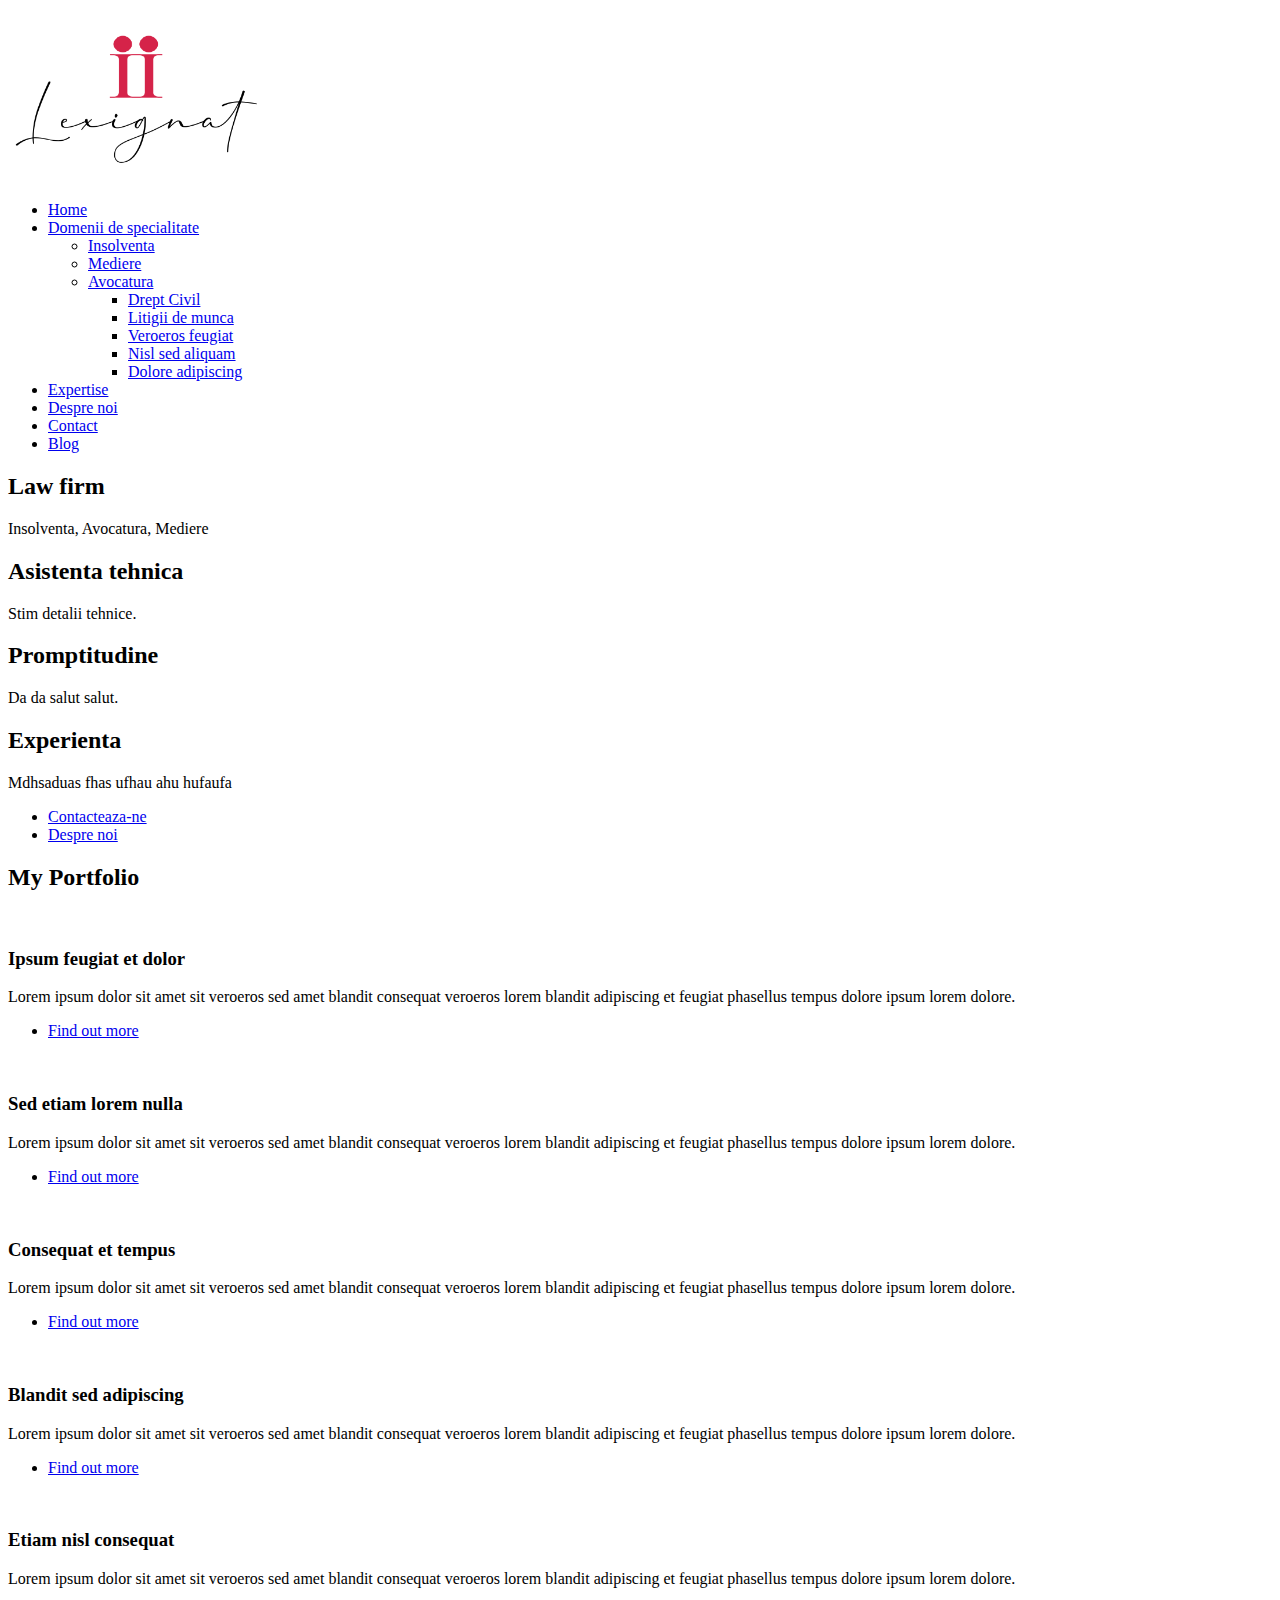
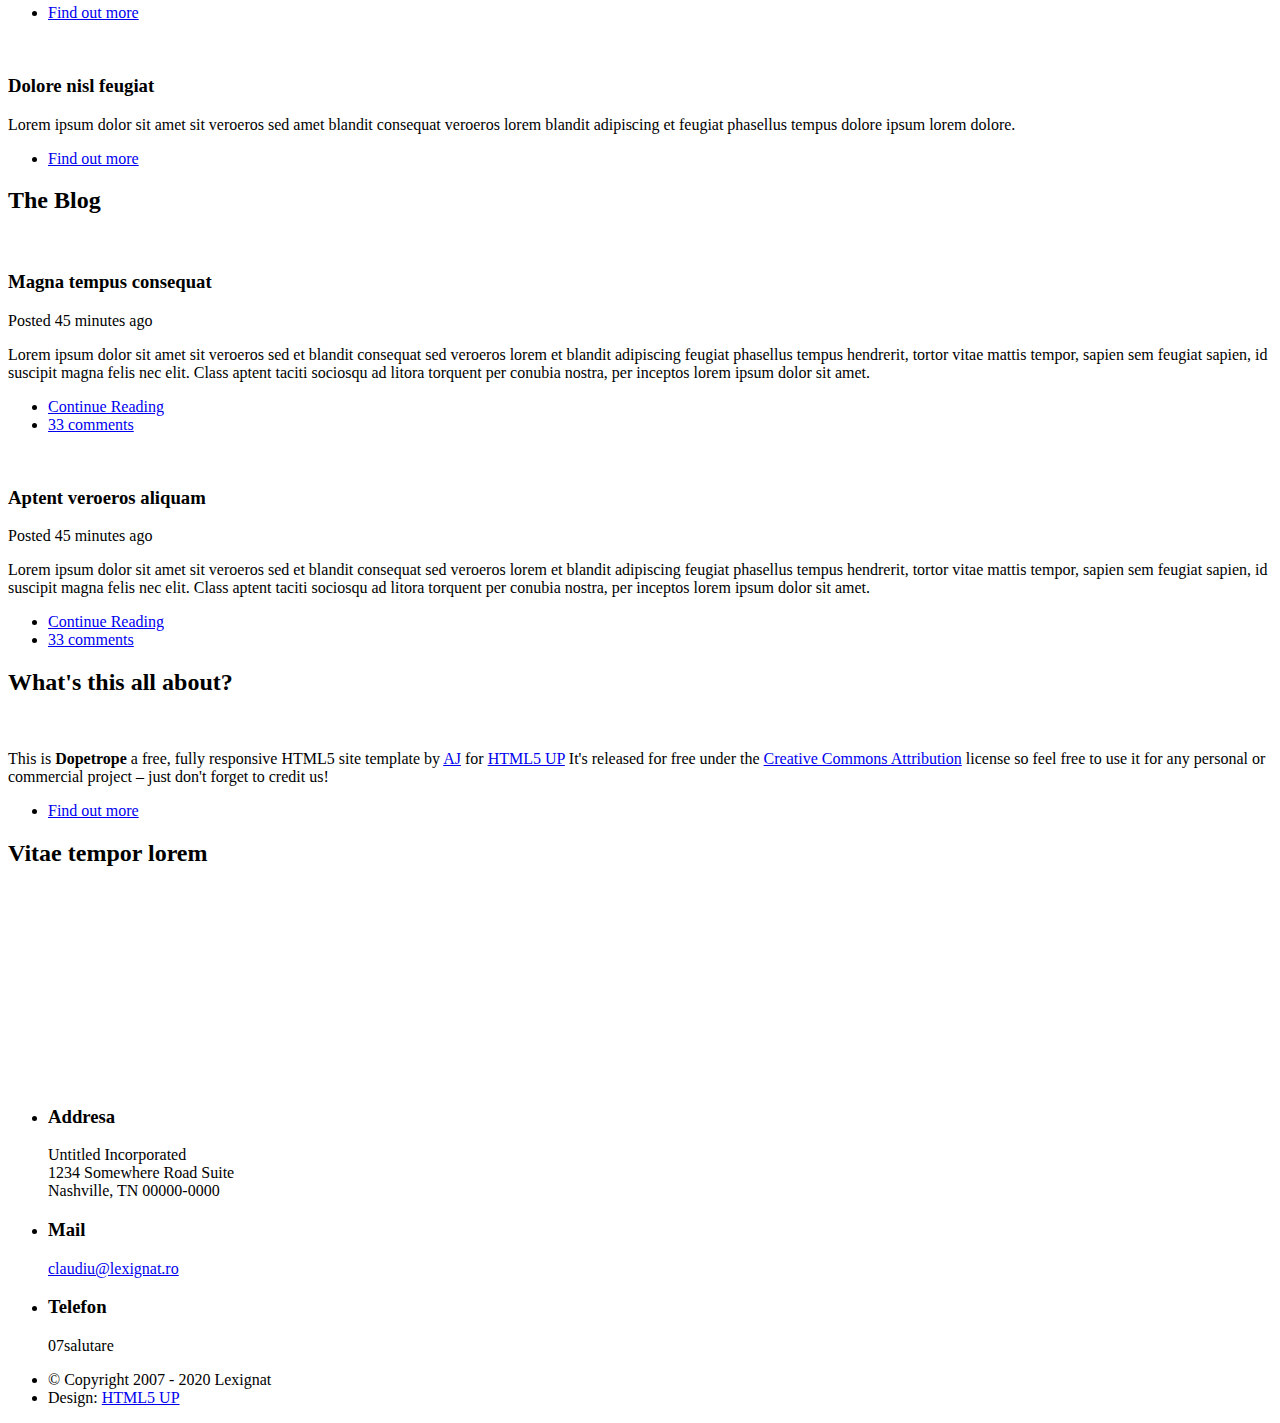
==== index.html @ 3b0f0866 "Add files via upload" ====
<!DOCTYPE HTML>
<!--
	Dopetrope by HTML5 UP
	html5up.net | @ajlkn
	Free for personal and commercial use under the CCA 3.0 license (html5up.net/license)
-->
<html>
	<head>
		<title>Lexignat - Ignat & Ignat Group</title>
		<meta charset="utf-8" />
		<meta name="viewport" content="width=device-width, initial-scale=1, user-scalable=no" />
		<link rel="stylesheet" href="assets/css/main.css" />
	</head>
	<body class="homepage is-preload">
		<div id="page-wrapper">

			<!-- Header -->
				<section id="header">

					<!-- Logo -->
					<h1><a href="index.html"><img border="0" alt="LEXIGNAT" src="sss.png" height="150"></a></h1> 

					<!-- Nav -->
						<nav id="nav">
							<ul>
								<li class="current"><a href="index.html">Home</a></li>
								<li>
									<a href="#">Domenii de specialitate</a>
									<ul>
										<li><a href="#">Insolventa</a></li>
										<li><a href="#">Mediere</a></li>
										<li>
											<a href="#">Avocatura</a>
											<ul>
												<li><a href="#">Drept Civil</a></li>
												<li><a href="#">Litigii de munca</a></li>
												<li><a href="#">Veroeros feugiat</a></li>
												<li><a href="#">Nisl sed aliquam</a></li>
												<li><a href="#">Dolore adipiscing</a></li>
											</ul>
										</li>
									</ul>
								</li>
								<li><a href="left-sidebar.html">Expertise</a></li>
								<li><a href="right-sidebar.html">Despre noi</a></li>
								<li><a href="contact.html">Contact</a></li>
								<li><a href="no-sidebar.html">Blog</a></li>
							</ul>
						</nav>

					<!-- Banner -->
						<section id="banner">
							<header>
								<h2>Law firm</h2>
								<p>Insolventa, Avocatura, Mediere</p>
							</header>
						</section>

					<!-- Intro -->
						<section id="intro" class="container">
							<div class="row">
								<div class="col-4 col-12-medium">
									<section class="first">
										<i class="icon solid featured fa-cog"></i>
										<header>
											<h2>Asistenta tehnica</h2>
										</header>
										<p>Stim detalii tehnice.</p>
									</section>
								</div>
								<div class="col-4 col-12-medium">
									<section class="middle">
										<i class="icon solid featured alt fa-bolt"></i>
										<header>
											<h2>Promptitudine</h2>
										</header>
										<p>Da da salut salut.</p>
									</section>
								</div>
								<div class="col-4 col-12-medium">
									<section class="last">
										<i class="icon solid featured alt2 fa-star"></i>
										<header>
											<h2>Experienta</h2>
										</header>
										<p>Mdhsaduas fhas ufhau ahu hufaufa</p>
									</section>
								</div>
							</div>
							<footer>
								<ul class="actions">
									<li><a href="#" class="button large">Contacteaza-ne</a></li>
									<li><a href="#" class="button alt large">Despre noi</a></li>
								</ul>
							</footer>
						</section>

				</section>

			<!-- Main -->
				<section id="main">
					<div class="container">
						<div class="row">
							<div class="col-12">

								<!-- Portfolio -->
									<section>
										<header class="major">
											<h2>My Portfolio</h2>
										</header>
										<div class="row">
											<div class="col-4 col-6-medium col-12-small">
												<section class="box">
													<a href="#" class="image featured"><img src="images/pic02.jpg" alt="" /></a>
													<header>
														<h3>Ipsum feugiat et dolor</h3>
													</header>
													<p>Lorem ipsum dolor sit amet sit veroeros sed amet blandit consequat veroeros lorem blandit adipiscing et feugiat phasellus tempus dolore ipsum lorem dolore.</p>
													<footer>
														<ul class="actions">
															<li><a href="#" class="button alt">Find out more</a></li>
														</ul>
													</footer>
												</section>
											</div>
											<div class="col-4 col-6-medium col-12-small">
												<section class="box">
													<a href="#" class="image featured"><img src="images/pic03.jpg" alt="" /></a>
													<header>
														<h3>Sed etiam lorem nulla</h3>
													</header>
													<p>Lorem ipsum dolor sit amet sit veroeros sed amet blandit consequat veroeros lorem blandit adipiscing et feugiat phasellus tempus dolore ipsum lorem dolore.</p>
													<footer>
														<ul class="actions">
															<li><a href="#" class="button alt">Find out more</a></li>
														</ul>
													</footer>
												</section>
											</div>
											<div class="col-4 col-6-medium col-12-small">
												<section class="box">
													<a href="#" class="image featured"><img src="images/pic04.jpg" alt="" /></a>
													<header>
														<h3>Consequat et tempus</h3>
													</header>
													<p>Lorem ipsum dolor sit amet sit veroeros sed amet blandit consequat veroeros lorem blandit adipiscing et feugiat phasellus tempus dolore ipsum lorem dolore.</p>
													<footer>
														<ul class="actions">
															<li><a href="#" class="button alt">Find out more</a></li>
														</ul>
													</footer>
												</section>
											</div>
											<div class="col-4 col-6-medium col-12-small">
												<section class="box">
													<a href="#" class="image featured"><img src="images/pic05.jpg" alt="" /></a>
													<header>
														<h3>Blandit sed adipiscing</h3>
													</header>
													<p>Lorem ipsum dolor sit amet sit veroeros sed amet blandit consequat veroeros lorem blandit adipiscing et feugiat phasellus tempus dolore ipsum lorem dolore.</p>
													<footer>
														<ul class="actions">
															<li><a href="#" class="button alt">Find out more</a></li>
														</ul>
													</footer>
												</section>
											</div>
											<div class="col-4 col-6-medium col-12-small">
												<section class="box">
													<a href="#" class="image featured"><img src="images/pic06.jpg" alt="" /></a>
													<header>
														<h3>Etiam nisl consequat</h3>
													</header>
													<p>Lorem ipsum dolor sit amet sit veroeros sed amet blandit consequat veroeros lorem blandit adipiscing et feugiat phasellus tempus dolore ipsum lorem dolore.</p>
													<footer>
														<ul class="actions">
															<li><a href="#" class="button alt">Find out more</a></li>
														</ul>
													</footer>
												</section>
											</div>
											<div class="col-4 col-6-medium col-12-small">
												<section class="box">
													<a href="#" class="image featured"><img src="images/pic07.jpg" alt="" /></a>
													<header>
														<h3>Dolore nisl feugiat</h3>
													</header>
													<p>Lorem ipsum dolor sit amet sit veroeros sed amet blandit consequat veroeros lorem blandit adipiscing et feugiat phasellus tempus dolore ipsum lorem dolore.</p>
													<footer>
														<ul class="actions">
															<li><a href="#" class="button alt">Find out more</a></li>
														</ul>
													</footer>
												</section>
											</div>
										</div>
									</section>

							</div>
							<div class="col-12">

								<!-- Blog -->
									<section>
										<header class="major">
											<h2>The Blog</h2>
										</header>
										<div class="row">
											<div class="col-6 col-12-small">
												<section class="box">
													<a href="#" class="image featured"><img src="images/pic08.jpg" alt="" /></a>
													<header>
														<h3>Magna tempus consequat</h3>
														<p>Posted 45 minutes ago</p>
													</header>
													<p>Lorem ipsum dolor sit amet sit veroeros sed et blandit consequat sed veroeros lorem et blandit adipiscing feugiat phasellus tempus hendrerit, tortor vitae mattis tempor, sapien sem feugiat sapien, id suscipit magna felis nec elit. Class aptent taciti sociosqu ad litora torquent per conubia nostra, per inceptos lorem ipsum dolor sit amet.</p>
													<footer>
														<ul class="actions">
															<li><a href="#" class="button icon solid fa-file-alt">Continue Reading</a></li>
															<li><a href="#" class="button alt icon solid fa-comment">33 comments</a></li>
														</ul>
													</footer>
												</section>
											</div>
											<div class="col-6 col-12-small">
												<section class="box">
													<a href="#" class="image featured"><img src="images/pic09.jpg" alt="" /></a>
													<header>
														<h3>Aptent veroeros aliquam</h3>
														<p>Posted 45 minutes ago</p>
													</header>
													<p>Lorem ipsum dolor sit amet sit veroeros sed et blandit consequat sed veroeros lorem et blandit adipiscing feugiat phasellus tempus hendrerit, tortor vitae mattis tempor, sapien sem feugiat sapien, id suscipit magna felis nec elit. Class aptent taciti sociosqu ad litora torquent per conubia nostra, per inceptos lorem ipsum dolor sit amet.</p>
													<footer>
														<ul class="actions">
															<li><a href="#" class="button icon solid fa-file-alt">Continue Reading</a></li>
															<li><a href="#" class="button alt icon solid fa-comment">33 comments</a></li>
														</ul>
													</footer>
												</section>
											</div>
										</div>
									</section>

							</div>
						</div>
					</div>
				</section>

			<!-- Footer -->
				<section id="footer">
					<div class="container">
						<div class="row">
							<div class="col-4 col-12-medium">
								<section>
									<header>
										<h2>What's this all about?</h2>
									</header>
									<a href="#" class="image featured"><img src="images/pic10.jpg" alt="" /></a>
									<p>
										This is <strong>Dopetrope</strong> a free, fully responsive HTML5 site template by
										<a href="http://twitter.com/ajlkn">AJ</a> for <a href="http://html5up.net/">HTML5 UP</a> It's released for free under
										the <a href="http://html5up.net/license/">Creative Commons Attribution</a> license so feel free to use it for any personal or commercial project &ndash; just don't forget to credit us!
									</p>
									<footer>
										<ul class="actions">
											<li><a href="#" class="button">Find out more</a></li>
										</ul>
									</footer>
								</section>
							</div>
							<div class="col-4 col-12-medium">
								<section>
									<header>
										<h2>Vitae tempor lorem</h2>
									</header>
									<ul class="social">
										<div class="mapouter"><div class="gmap_canvas"><iframe width="340" height="200" id="gmap_canvas" src="https://maps.google.com/maps?q=CONSILIUL%20DE%20MEDIERE&t=&z=15&ie=UTF8&iwloc=&output=embed" frameborder="0" scrolling="no" marginheight="0" marginwidth="0"></iframe><a href="https://www.instazilla.net">instazilla.net</a></div><style>.mapouter{position:relative;text-align:right;height:200px;width:340px;}.gmap_canvas {overflow:hidden;background:none!important;height:200px;width:340px;}</style></div>
									</ul>
									<ul class="contact">
										<li>
											<h3>Addresa</h3>
											<p>
												Untitled Incorporated<br />
												1234 Somewhere Road Suite<br />
												Nashville, TN 00000-0000
											</p>
										</li>
										<li>
											<h3>Mail</h3>
											<p><a href="#">claudiu@lexignat.ro</a></p>
										</li>
										<li>
											<h3>Telefon</h3>
											<p>07salutare</p>
										</li>
									</ul>
								</section>
							</div>
							<div class="col-12">

								<!-- Copyright -->
									<div id="copyright">
										<ul class="links">
											<li>&copy; Copyright 2007 - 2020 Lexignat</li><li>Design: <a href="http://html5up.net">HTML5 UP</a></li>
										</ul>
									</div>

							</div>
						</div>
					</div>
				</section>

		</div>

		<!-- Scripts -->
			<script src="assets/js/jquery.min.js"></script>
			<script src="assets/js/jquery.dropotron.min.js"></script>
			<script src="assets/js/browser.min.js"></script>
			<script src="assets/js/breakpoints.min.js"></script>
			<script src="assets/js/util.js"></script>
			<script src="assets/js/main.js"></script>

	</body>
</html>
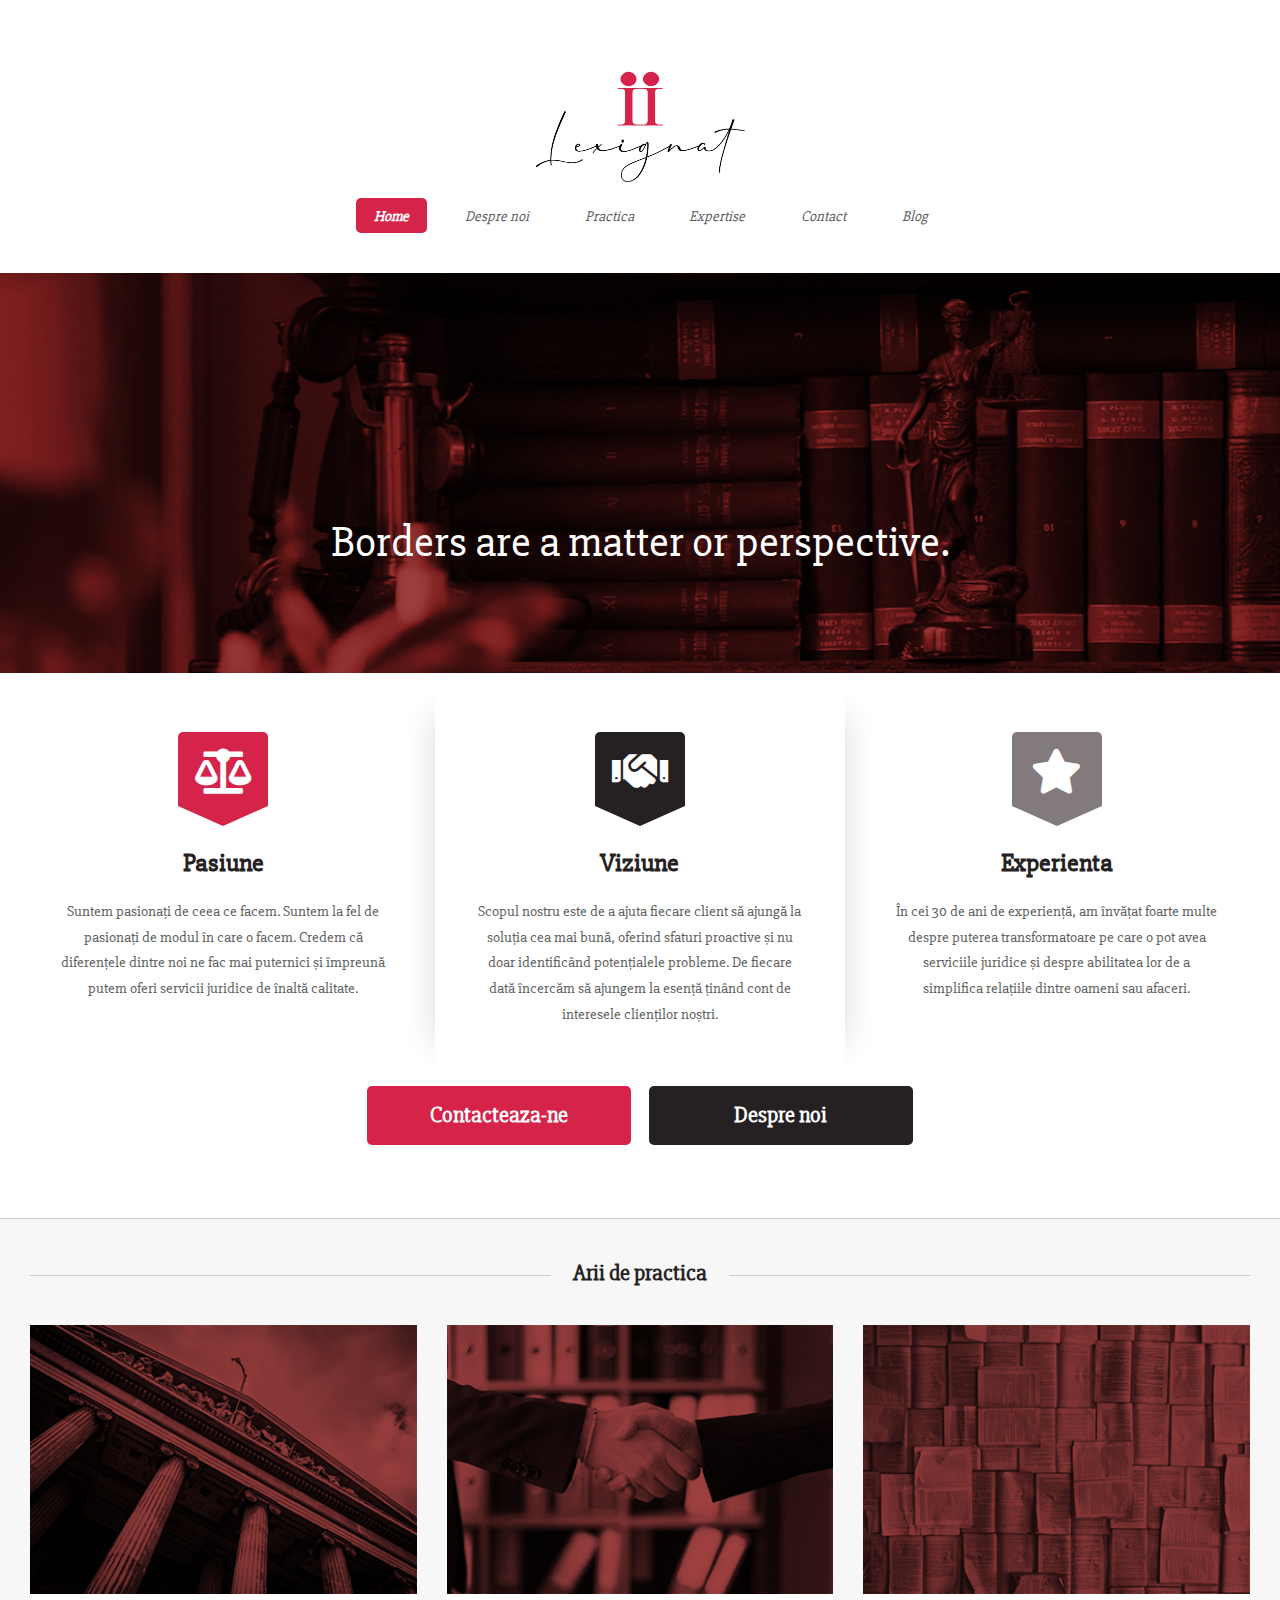
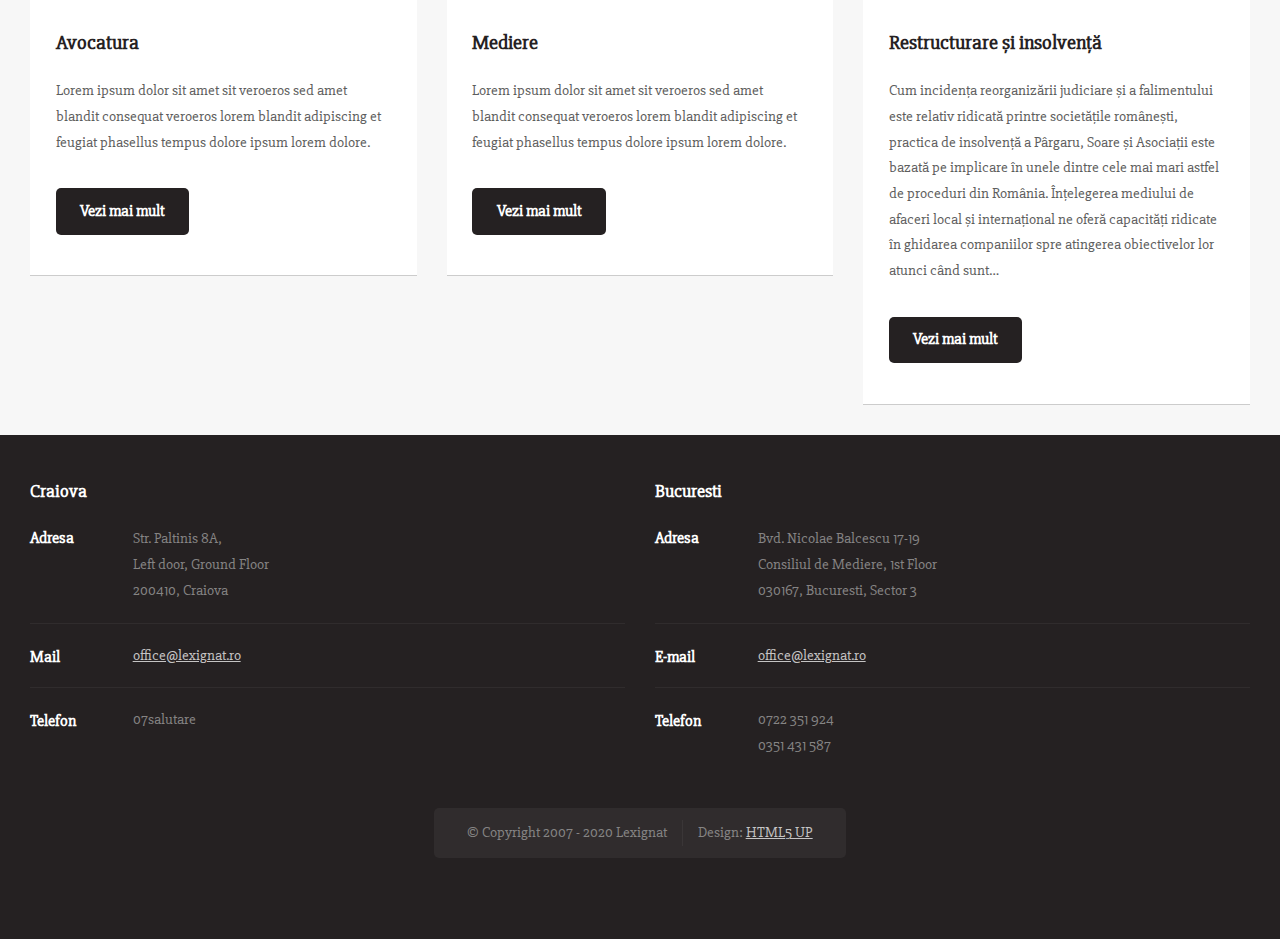
==== commit 19269716: "a" ====
--- a/index.html
+++ b/index.html
@@ -1,4 +1,4 @@
-<!DOCTYPE HTML>
+	<!DOCTYPE HTML>
 <!--
 	Dopetrope by HTML5 UP
 	html5up.net | @ajlkn
@@ -18,41 +18,29 @@
 				<section id="header">
 
 					<!-- Logo -->
-					<h1><a href="index.html"><img border="0" alt="LEXIGNAT" src="sss.png" height="150"></a></h1> 
-
+
+					<h1><a href="index.html"><img border="0" alt="LEXIGNAT" src="sss.png" height="130"></a></h1> 
+							
 					<!-- Nav -->
 						<nav id="nav">
 							<ul>
 								<li class="current"><a href="index.html">Home</a></li>
+								<li><a href="despre-noi.html">Despre noi</a></li>
 								<li>
-									<a href="#">Domenii de specialitate</a>
-									<ul>
-										<li><a href="#">Insolventa</a></li>
-										<li><a href="#">Mediere</a></li>
-										<li>
-											<a href="#">Avocatura</a>
-											<ul>
-												<li><a href="#">Drept Civil</a></li>
-												<li><a href="#">Litigii de munca</a></li>
-												<li><a href="#">Veroeros feugiat</a></li>
-												<li><a href="#">Nisl sed aliquam</a></li>
-												<li><a href="#">Dolore adipiscing</a></li>
-											</ul>
-										</li>
-									</ul>
+									<a href="#arii">Practica</a>
 								</li>
 								<li><a href="left-sidebar.html">Expertise</a></li>
-								<li><a href="right-sidebar.html">Despre noi</a></li>
 								<li><a href="contact.html">Contact</a></li>
-								<li><a href="no-sidebar.html">Blog</a></li>
+								<li><a href="blog">Blog</a></li>
 							</ul>
 						</nav>
+
+						
 
 					<!-- Banner -->
 						<section id="banner">
 							<header>
-								<h2>Law firm</h2>
-								<p>Insolventa, Avocatura, Mediere</p>
+								<h2>Borders are a matter or perspective.</h2>
 							</header>
 						</section>
 
@@ -61,36 +49,36 @@
 							<div class="row">
 								<div class="col-4 col-12-medium">
 									<section class="first">
-										<i class="icon solid featured fa-cog"></i>
+										<i class="icon solid featured fa-balance-scale" style="font-size:10px;"></i>
 										<header>
-											<h2>Asistenta tehnica</h2>
-										</header>
-										<p>Stim detalii tehnice.</p>
+											<h2>Pasiune</h2>
+										</header>
+										<p>Suntem pasionați de ceea ce facem. Suntem la fel de pasionați de modul în care o facem. Credem că diferențele dintre noi ne fac mai puternici și împreună putem oferi servicii juridice de înaltă calitate. 
+										</p>
 									</section>
 								</div>
 								<div class="col-4 col-12-medium">
 									<section class="middle">
-										<i class="icon solid featured alt fa-bolt"></i>
+										<i class="icon solid featured alt fa-handshake" style="font-size:10px;"></i>
 										<header>
-											<h2>Promptitudine</h2>
-										</header>
-										<p>Da da salut salut.</p>
+											<h2>Viziune</h2>
+										</header>
+										<p>Scopul nostru este de a ajuta fiecare client să ajungă la soluția cea mai bună, oferind sfaturi proactive și nu doar identificând potențialele probleme. De fiecare dată încercăm să ajungem la esență ținând cont de interesele clienților noștri.</p>
 									</section>
 								</div>
 								<div class="col-4 col-12-medium">
 									<section class="last">
-										<i class="icon solid featured alt2 fa-star"></i>
+										<i class="icon solid featured alt2 fa-star" style="font-size:10px;"></i>
 										<header>
 											<h2>Experienta</h2>
 										</header>
-										<p>Mdhsaduas fhas ufhau ahu hufaufa</p>
-									</section>
+										<p>În cei 30 de ani de experiență, am învățat foarte multe despre puterea transformatoare pe care o pot avea serviciile juridice și despre abilitatea lor de a simplifica relațiile dintre oameni sau afaceri.</section>
 								</div>
 							</div>
 							<footer>
 								<ul class="actions">
-									<li><a href="#" class="button large">Contacteaza-ne</a></li>
-									<li><a href="#" class="button alt large">Despre noi</a></li>
+									<li><a href="contact.html" class="button large">Contacteaza-ne</a></li>
+									<li><a href="despre-noi.html" class="button alt large">Despre noi</a></li>
 								</ul>
 							</footer>
 						</section>
@@ -104,142 +92,65 @@
 							<div class="col-12">
 
 								<!-- Portfolio -->
+								<div id="arii">
 									<section>
 										<header class="major">
-											<h2>My Portfolio</h2>
-										</header>
+											<h2>Arii de practica</h2>
+										</header>
+										
 										<div class="row">
 											<div class="col-4 col-6-medium col-12-small">
 												<section class="box">
-													<a href="#" class="image featured"><img src="images/pic02.jpg" alt="" /></a>
+													<a href="#" class="image featured"><img src="images/avocatura.jpg" alt="" /></a>
 													<header>
-														<h3>Ipsum feugiat et dolor</h3>
+														<h3>Avocatura</h3>
+													</header>
+														<p>Lorem ipsum dolor sit amet sit veroeros sed amet blandit consequat veroeros lorem blandit adipiscing et feugiat phasellus tempus dolore ipsum lorem dolore.</p>
+													
+													<footer>
+														<ul class="actions">
+															<li><a href="#" class="button alt">Vezi mai mult</a></li>
+														</ul>
+													</footer>
+													
+												</section>
+											</div>
+											<div class="col-4 col-6-medium col-12-small">
+												<section class="box">
+													<a href="#" class="image featured"><img src="images/mediere.jpg" alt="" /></a>
+													<header>
+														<h3>Mediere</h3>
 													</header>
 													<p>Lorem ipsum dolor sit amet sit veroeros sed amet blandit consequat veroeros lorem blandit adipiscing et feugiat phasellus tempus dolore ipsum lorem dolore.</p>
+
 													<footer>
 														<ul class="actions">
-															<li><a href="#" class="button alt">Find out more</a></li>
+															<li><a href="#" class="button alt">Vezi mai mult</a></li>
 														</ul>
 													</footer>
 												</section>
 											</div>
 											<div class="col-4 col-6-medium col-12-small">
 												<section class="box">
-													<a href="#" class="image featured"><img src="images/pic03.jpg" alt="" /></a>
+													<a href="#" class="image featured"><img src="images/insolventa.jpg" alt="" /></a>
 													<header>
-														<h3>Sed etiam lorem nulla</h3>
+														<h3>
+															Restructurare și insolvență</h3>
 													</header>
-													<p>Lorem ipsum dolor sit amet sit veroeros sed amet blandit consequat veroeros lorem blandit adipiscing et feugiat phasellus tempus dolore ipsum lorem dolore.</p>
+													<p>Cum incidența reorganizării judiciare și a falimentului este relativ ridicată printre societățile românești, practica de insolvență a Pârgaru, Soare și Asociații este bazată pe implicare în unele dintre cele mai mari astfel de proceduri din România. Înțelegerea mediului de afaceri local și internațional ne oferă capacități ridicate în ghidarea companiilor spre atingerea obiectivelor lor atunci când sunt…</p>
 													<footer>
 														<ul class="actions">
-															<li><a href="#" class="button alt">Find out more</a></li>
-														</ul>
-													</footer>
-												</section>
-											</div>
-											<div class="col-4 col-6-medium col-12-small">
-												<section class="box">
-													<a href="#" class="image featured"><img src="images/pic04.jpg" alt="" /></a>
-													<header>
-														<h3>Consequat et tempus</h3>
-													</header>
-													<p>Lorem ipsum dolor sit amet sit veroeros sed amet blandit consequat veroeros lorem blandit adipiscing et feugiat phasellus tempus dolore ipsum lorem dolore.</p>
-													<footer>
-														<ul class="actions">
-															<li><a href="#" class="button alt">Find out more</a></li>
-														</ul>
-													</footer>
-												</section>
-											</div>
-											<div class="col-4 col-6-medium col-12-small">
-												<section class="box">
-													<a href="#" class="image featured"><img src="images/pic05.jpg" alt="" /></a>
-													<header>
-														<h3>Blandit sed adipiscing</h3>
-													</header>
-													<p>Lorem ipsum dolor sit amet sit veroeros sed amet blandit consequat veroeros lorem blandit adipiscing et feugiat phasellus tempus dolore ipsum lorem dolore.</p>
-													<footer>
-														<ul class="actions">
-															<li><a href="#" class="button alt">Find out more</a></li>
-														</ul>
-													</footer>
-												</section>
-											</div>
-											<div class="col-4 col-6-medium col-12-small">
-												<section class="box">
-													<a href="#" class="image featured"><img src="images/pic06.jpg" alt="" /></a>
-													<header>
-														<h3>Etiam nisl consequat</h3>
-													</header>
-													<p>Lorem ipsum dolor sit amet sit veroeros sed amet blandit consequat veroeros lorem blandit adipiscing et feugiat phasellus tempus dolore ipsum lorem dolore.</p>
-													<footer>
-														<ul class="actions">
-															<li><a href="#" class="button alt">Find out more</a></li>
-														</ul>
-													</footer>
-												</section>
-											</div>
-											<div class="col-4 col-6-medium col-12-small">
-												<section class="box">
-													<a href="#" class="image featured"><img src="images/pic07.jpg" alt="" /></a>
-													<header>
-														<h3>Dolore nisl feugiat</h3>
-													</header>
-													<p>Lorem ipsum dolor sit amet sit veroeros sed amet blandit consequat veroeros lorem blandit adipiscing et feugiat phasellus tempus dolore ipsum lorem dolore.</p>
-													<footer>
-														<ul class="actions">
-															<li><a href="#" class="button alt">Find out more</a></li>
+															<li><a href="#" class="button alt">Vezi mai mult</a></li>
 														</ul>
 													</footer>
 												</section>
 											</div>
 										</div>
+									</div>
 									</section>
 
 							</div>
 							<div class="col-12">
-
-								<!-- Blog -->
-									<section>
-										<header class="major">
-											<h2>The Blog</h2>
-										</header>
-										<div class="row">
-											<div class="col-6 col-12-small">
-												<section class="box">
-													<a href="#" class="image featured"><img src="images/pic08.jpg" alt="" /></a>
-													<header>
-														<h3>Magna tempus consequat</h3>
-														<p>Posted 45 minutes ago</p>
-													</header>
-													<p>Lorem ipsum dolor sit amet sit veroeros sed et blandit consequat sed veroeros lorem et blandit adipiscing feugiat phasellus tempus hendrerit, tortor vitae mattis tempor, sapien sem feugiat sapien, id suscipit magna felis nec elit. Class aptent taciti sociosqu ad litora torquent per conubia nostra, per inceptos lorem ipsum dolor sit amet.</p>
-													<footer>
-														<ul class="actions">
-															<li><a href="#" class="button icon solid fa-file-alt">Continue Reading</a></li>
-															<li><a href="#" class="button alt icon solid fa-comment">33 comments</a></li>
-														</ul>
-													</footer>
-												</section>
-											</div>
-											<div class="col-6 col-12-small">
-												<section class="box">
-													<a href="#" class="image featured"><img src="images/pic09.jpg" alt="" /></a>
-													<header>
-														<h3>Aptent veroeros aliquam</h3>
-														<p>Posted 45 minutes ago</p>
-													</header>
-													<p>Lorem ipsum dolor sit amet sit veroeros sed et blandit consequat sed veroeros lorem et blandit adipiscing feugiat phasellus tempus hendrerit, tortor vitae mattis tempor, sapien sem feugiat sapien, id suscipit magna felis nec elit. Class aptent taciti sociosqu ad litora torquent per conubia nostra, per inceptos lorem ipsum dolor sit amet.</p>
-													<footer>
-														<ul class="actions">
-															<li><a href="#" class="button icon solid fa-file-alt">Continue Reading</a></li>
-															<li><a href="#" class="button alt icon solid fa-comment">33 comments</a></li>
-														</ul>
-													</footer>
-												</section>
-											</div>
-										</div>
-									</section>
-
 							</div>
 						</div>
 					</div>
@@ -249,50 +160,60 @@
 				<section id="footer">
 					<div class="container">
 						<div class="row">
-							<div class="col-4 col-12-medium">
+							<div class="col-6 col-12-medium">
 								<section>
 									<header>
-										<h2>What's this all about?</h2>
+										<h2>Craiova</h2>
 									</header>
-									<a href="#" class="image featured"><img src="images/pic10.jpg" alt="" /></a>
-									<p>
-										This is <strong>Dopetrope</strong> a free, fully responsive HTML5 site template by
-										<a href="http://twitter.com/ajlkn">AJ</a> for <a href="http://html5up.net/">HTML5 UP</a> It's released for free under
-										the <a href="http://html5up.net/license/">Creative Commons Attribution</a> license so feel free to use it for any personal or commercial project &ndash; just don't forget to credit us!
-									</p>
-									<footer>
-										<ul class="actions">
-											<li><a href="#" class="button">Find out more</a></li>
-										</ul>
-									</footer>
+									
+										<ul class="contact">
+										<li>
+											<h3>Adresa</h3>
+											<p>
+												Str. Paltinis 8A, <br>
+												Left door, Ground Floor <br>
+												200410, Craiova <br>
+											</p>
+										</li>
+										<li>
+											<h3>Mail</h3>
+											<p><a href="mailto:office@lexignat.ro">office@lexignat.ro</a></p>
+										</li>
+										<li>
+											<h3>Telefon</h3>
+											<p>07salutare</p>
+										</li>
+									</ul>
+									
 								</section>
 							</div>
-							<div class="col-4 col-12-medium">
+							<div class="col-6 col-12-medium">
 								<section>
 									<header>
-										<h2>Vitae tempor lorem</h2>
+										<h2>Bucuresti</h2>
 									</header>
-									<ul class="social">
-										<div class="mapouter"><div class="gmap_canvas"><iframe width="340" height="200" id="gmap_canvas" src="https://maps.google.com/maps?q=CONSILIUL%20DE%20MEDIERE&t=&z=15&ie=UTF8&iwloc=&output=embed" frameborder="0" scrolling="no" marginheight="0" marginwidth="0"></iframe><a href="https://www.instazilla.net">instazilla.net</a></div><style>.mapouter{position:relative;text-align:right;height:200px;width:340px;}.gmap_canvas {overflow:hidden;background:none!important;height:200px;width:340px;}</style></div>
+									
+									<ul class="contact">
+										<li>
+											<h3>Adresa</h3>
+											<p>
+												Bvd. Nicolae Balcescu 17-19 <br>
+												Consiliul de Mediere, 1st Floor <br>
+												030167, Bucuresti, Sector 3 <br>
+											</p>
+										</li>
+										<li>
+											<h3>E-mail</h3>
+											<p><a href="mailto:office@lexignat.ro">office@lexignat.ro</a></p>
+										</li>
+										<li>
+											<h3>Telefon<br></h3>
+											<p>0722 351 924 <br>
+												0351 431 587
+											</p>
+										</li>
 									</ul>
-									<ul class="contact">
-										<li>
-											<h3>Addresa</h3>
-											<p>
-												Untitled Incorporated<br />
-												1234 Somewhere Road Suite<br />
-												Nashville, TN 00000-0000
-											</p>
-										</li>
-										<li>
-											<h3>Mail</h3>
-											<p><a href="#">claudiu@lexignat.ro</a></p>
-										</li>
-										<li>
-											<h3>Telefon</h3>
-											<p>07salutare</p>
-										</li>
-									</ul>
+									
 								</section>
 							</div>
 							<div class="col-12">
--- a/assets/css/main.css
+++ b/assets/css/main.css
@@ -0,0 +1,2919 @@
+@import url("fontawesome-all.min.css");
+@import url("https://fonts.googleapis.com/css?family=Source+Sans+Pro:300,400,700,900,300italic");
+@import url("https://fonts.googleapis.com/css2?family=Slabo+27px&display=swap");
+
+/*
+	Dopetrope by HTML5 UP
+	html5up.net | @ajlkn
+	Free for personal and commercial use under the CCA 3.0 license (html5up.net/license)
+*/
+
+html, body, div, span, applet, object,
+iframe, h1, h2, h3, h4, h5, h6, p, blockquote,
+pre, a, abbr, acronym, address, big, cite,
+code, del, dfn, em, img, ins, kbd, q, s, samp,
+small, strike, strong, sub, sup, tt, var, b,
+u, i, center, dl, dt, dd, ol, ul, li, fieldset,
+form, label, legend, table, caption, tbody,
+tfoot, thead, tr, th, td, article, aside,
+canvas, details, embed, figure, figcaption,
+footer, header, hgroup, menu, nav, output, ruby,
+section, summary, time, mark, audio, video {
+	margin: 0;
+	padding: 0;
+	border: 0;
+	font-size: 100%;
+	font: inherit;
+	vertical-align: baseline;}
+
+article, aside, details, figcaption, figure,
+footer, header, hgroup, menu, nav, section {
+	display: block;}
+
+body {
+	line-height: 1;
+}
+
+ol, ul {
+	list-style: none;
+}
+
+blockquote, q {
+	quotes: none;
+}
+
+	blockquote:before, blockquote:after, q:before, q:after {
+		content: '';
+		content: none;
+	}
+
+table {
+	border-collapse: collapse;
+	border-spacing: 0;
+}
+
+body {
+	-webkit-text-size-adjust: none;
+}
+
+mark {
+	background-color: transparent;
+	color: inherit;
+}
+
+input::-moz-focus-inner {
+	border: 0;
+	padding: 0;
+}
+
+input, select, textarea {
+	-moz-appearance: none;
+	-webkit-appearance: none;
+	-ms-appearance: none;
+	appearance: none;
+}
+
+/* Basic */
+
+	html {
+		box-sizing: border-box;
+		scroll-behavior: smooth;
+	}
+
+	a {
+		text-decoration: none;
+		color: black;
+	   } 
+	   
+
+	*, *:before, *:after {
+		box-sizing: inherit;
+	}
+
+	body {
+		background: #252122;
+		background-image: url("images/bg02.png");
+	}
+
+		body.is-preload *, body.is-preload *:before, body.is-preload *:after {
+			-moz-animation: none !important;
+			-webkit-animation: none !important;
+			-ms-animation: none !important;
+			animation: none !important;
+			-moz-transition: none !important;
+			-webkit-transition: none !important;
+			-ms-transition: none !important;
+			transition: none !important;
+		}
+
+	body, input, textarea, select {
+		font-family: 'Slabo 27px';
+		font-weight: 300;
+		color: #5d5d5d;
+		font-size: 14pt;
+		line-height: 1.75em;
+	}
+
+	strong, b {
+		color: #252122;
+		font-weight: 400;
+	}
+
+	i, em {
+		font-style: italic;
+	}
+
+	sub {
+		position: relative;
+		top: 0.5em;
+		font-size: 0.8em;
+	}
+
+	sup {
+		position: relative;
+		top: -0.5em;
+		font-size: 0.8em;
+	}
+
+	blockquote {
+		border-left: solid 0.75em #dddddd;
+		padding: 1em 0 1em 1.5em;
+		font-style: italic;
+	}
+
+	h1, h2, h3, h4, h5, h6 {
+		color: #252122;
+		font-weight: 700;
+	}
+
+	h1 a, h2 a, h3 a, h4 a, h5 a, h6 a {
+		color: inherit;
+		text-decoration: none;
+	}
+
+	h2 {
+		font-size: 1.5em;
+	}
+
+	h3 {
+		font-size: 1.35em;
+	}
+
+	a {
+		color: #d52349;
+		text-decoration: underline;
+	}
+
+		a:hover {
+			text-decoration: none;
+		}
+
+	br.clear {
+		clear: both;
+	}
+
+	hr {
+		border: 0;
+		border-top: solid 1px #dddddd;
+		height: 1px;
+		margin: 2em 0 2em 0;
+	}
+
+	p, ul, ol, dl, table {
+		margin-bottom: 2em;
+	}
+
+/* Container */
+
+	.container {
+		margin: 0 auto;
+		max-width: 100%;
+		width: 70em;
+	}
+
+		@media screen and (max-width: 1680px) {
+
+			.container {
+				width: 70em;
+			}
+
+		}
+
+		@media screen and (max-width: 1280px) {
+
+			.container {
+				width: calc(100% - 60px);
+			}
+
+		}
+
+		@media screen and (max-width: 980px) {
+
+			.container {
+				width: calc(100% - 80px);
+			}
+
+		}
+
+		@media screen and (max-width: 736px) {
+
+			.container {
+				width: calc(100% - 40px);
+			}
+
+		}
+
+/* Row */
+
+	.row {
+		display: flex;
+		flex-wrap: wrap;
+		box-sizing: border-box;
+		align-items: stretch;
+	}
+
+		.row > * {
+			box-sizing: border-box;
+		}
+
+		.row.gtr-uniform > * > :last-child {
+			margin-bottom: 0;
+		}
+
+		.row.aln-left {
+			justify-content: flex-start;
+		}
+
+		.row.aln-center {
+			justify-content: center;
+		}
+
+		.row.aln-right {
+			justify-content: flex-end;
+		}
+
+		.row.aln-top {
+			align-items: flex-start;
+		}
+
+		.row.aln-middle {
+			align-items: center;
+		}
+
+		.row.aln-bottom {
+			align-items: flex-end;
+		}
+
+		.row > .imp {
+			order: -1;
+		}
+
+		.row > .col-1 {
+			width: 8.33333%;
+		}
+
+		.row > .off-1 {
+			margin-left: 8.33333%;
+		}
+
+		.row > .col-2 {
+			width: 16.66667%;
+		}
+
+		.row > .off-2 {
+			margin-left: 16.66667%;
+		}
+
+		.row > .col-3 {
+			width: 25%;
+		}
+
+		.row > .off-3 {
+			margin-left: 25%;
+		}
+
+		.row > .col-4 {
+			width: 33.33333%;
+		}
+
+		.row > .off-4 {
+			margin-left: 33.33333%;
+		}
+
+		.row > .col-5 {
+			width: 41.66667%;
+		}
+
+		.row > .off-5 {
+			margin-left: 41.66667%;
+		}
+
+		.row > .col-6 {
+			width: 50%;
+		}
+
+		.row > .off-6 {
+			margin-left: 50%;
+		}
+
+		.row > .col-7 {
+			width: 58.33333%;
+		}
+
+		.row > .off-7 {
+			margin-left: 58.33333%;
+		}
+
+		.row > .col-8 {
+			width: 66.66667%;
+		}
+
+		.row > .off-8 {
+			margin-left: 66.66667%;
+		}
+
+		.row > .col-9 {
+			width: 75%;
+		}
+
+		.row > .off-9 {
+			margin-left: 75%;
+		}
+
+		.row > .col-10 {
+			width: 83.33333%;
+		}
+
+		.row > .off-10 {
+			margin-left: 83.33333%;
+		}
+
+		.row > .col-11 {
+			width: 91.66667%;
+		}
+
+		.row > .off-11 {
+			margin-left: 91.66667%;
+		}
+
+		.row > .col-12 {
+			width: 100%;
+		}
+
+		.row > .off-12 {
+			margin-left: 100%;
+		}
+
+		.row.gtr-0 {
+			margin-top: 0px;
+			margin-left: 0px;
+		}
+
+			.row.gtr-0 > * {
+				padding: 0px 0 0 0px;
+			}
+
+			.row.gtr-0.gtr-uniform {
+				margin-top: 0px;
+			}
+
+				.row.gtr-0.gtr-uniform > * {
+					padding-top: 0px;
+				}
+
+		.row.gtr-25 {
+			margin-top: -12.5px;
+			margin-left: -12.5px;
+		}
+
+			.row.gtr-25 > * {
+				padding: 12.5px 0 0 12.5px;
+			}
+
+			.row.gtr-25.gtr-uniform {
+				margin-top: -12.5px;
+			}
+
+				.row.gtr-25.gtr-uniform > * {
+					padding-top: 12.5px;
+				}
+
+		.row.gtr-50 {
+			margin-top: -25px;
+			margin-left: -25px;
+		}
+
+			.row.gtr-50 > * {
+				padding: 25px 0 0 25px;
+			}
+
+			.row.gtr-50.gtr-uniform {
+				margin-top: -25px;
+			}
+
+				.row.gtr-50.gtr-uniform > * {
+					padding-top: 25px;
+				}
+
+		.row {
+			margin-top: -50px;
+			margin-left: -50px;
+		}
+
+			.row > * {
+				padding: 50px 0 0 50px;
+			}
+
+			.row.gtr-uniform {
+				margin-top: -50px;
+			}
+
+				.row.gtr-uniform > * {
+					padding-top: 50px;
+				}
+
+		.row.gtr-150 {
+			margin-top: -75px;
+			margin-left: -75px;
+		}
+
+			.row.gtr-150 > * {
+				padding: 75px 0 0 75px;
+			}
+
+			.row.gtr-150.gtr-uniform {
+				margin-top: -75px;
+			}
+
+				.row.gtr-150.gtr-uniform > * {
+					padding-top: 75px;
+				}
+
+		.row.gtr-200 {
+			margin-top: -100px;
+			margin-left: -100px;
+		}
+
+			.row.gtr-200 > * {
+				padding: 100px 0 0 100px;
+			}
+
+			.row.gtr-200.gtr-uniform {
+				margin-top: -100px;
+			}
+
+				.row.gtr-200.gtr-uniform > * {
+					padding-top: 100px;
+				}
+
+		@media screen and (max-width: 1680px) {
+
+			.row {
+				display: flex;
+				flex-wrap: wrap;
+				box-sizing: border-box;
+				align-items: stretch;
+			}
+
+				.row > * {
+					box-sizing: border-box;
+				}
+
+				.row.gtr-uniform > * > :last-child {
+					margin-bottom: 0;
+				}
+
+				.row.aln-left {
+					justify-content: flex-start;
+				}
+
+				.row.aln-center {
+					justify-content: center;
+				}
+
+				.row.aln-right {
+					justify-content: flex-end;
+				}
+
+				.row.aln-top {
+					align-items: flex-start;
+				}
+
+				.row.aln-middle {
+					align-items: center;
+				}
+
+				.row.aln-bottom {
+					align-items: flex-end;
+				}
+
+				.row > .imp-xlarge {
+					order: -1;
+				}
+
+				.row > .col-1-xlarge {
+					width: 8.33333%;
+				}
+
+				.row > .off-1-xlarge {
+					margin-left: 8.33333%;
+				}
+
+				.row > .col-2-xlarge {
+					width: 16.66667%;
+				}
+
+				.row > .off-2-xlarge {
+					margin-left: 16.66667%;
+				}
+
+				.row > .col-3-xlarge {
+					width: 25%;
+				}
+
+				.row > .off-3-xlarge {
+					margin-left: 25%;
+				}
+
+				.row > .col-4-xlarge {
+					width: 33.33333%;
+				}
+
+				.row > .off-4-xlarge {
+					margin-left: 33.33333%;
+				}
+
+				.row > .col-5-xlarge {
+					width: 41.66667%;
+				}
+
+				.row > .off-5-xlarge {
+					margin-left: 41.66667%;
+				}
+
+				.row > .col-6-xlarge {
+					width: 50%;
+				}
+
+				.row > .off-6-xlarge {
+					margin-left: 50%;
+				}
+
+				.row > .col-7-xlarge {
+					width: 58.33333%;
+				}
+
+				.row > .off-7-xlarge {
+					margin-left: 58.33333%;
+				}
+
+				.row > .col-8-xlarge {
+					width: 66.66667%;
+				}
+
+				.row > .off-8-xlarge {
+					margin-left: 66.66667%;
+				}
+
+				.row > .col-9-xlarge {
+					width: 75%;
+				}
+
+				.row > .off-9-xlarge {
+					margin-left: 75%;
+				}
+
+				.row > .col-10-xlarge {
+					width: 83.33333%;
+				}
+
+				.row > .off-10-xlarge {
+					margin-left: 83.33333%;
+				}
+
+				.row > .col-11-xlarge {
+					width: 91.66667%;
+				}
+
+				.row > .off-11-xlarge {
+					margin-left: 91.66667%;
+				}
+
+				.row > .col-12-xlarge {
+					width: 100%;
+				}
+
+				.row > .off-12-xlarge {
+					margin-left: 100%;
+				}
+
+				.row.gtr-0 {
+					margin-top: 0px;
+					margin-left: 0px;
+				}
+
+					.row.gtr-0 > * {
+						padding: 0px 0 0 0px;
+					}
+
+					.row.gtr-0.gtr-uniform {
+						margin-top: 0px;
+					}
+
+						.row.gtr-0.gtr-uniform > * {
+							padding-top: 0px;
+						}
+
+				.row.gtr-25 {
+					margin-top: -12.5px;
+					margin-left: -12.5px;
+				}
+
+					.row.gtr-25 > * {
+						padding: 12.5px 0 0 12.5px;
+					}
+
+					.row.gtr-25.gtr-uniform {
+						margin-top: -12.5px;
+					}
+
+						.row.gtr-25.gtr-uniform > * {
+							padding-top: 12.5px;
+						}
+
+				.row.gtr-50 {
+					margin-top: -25px;
+					margin-left: -25px;
+				}
+
+					.row.gtr-50 > * {
+						padding: 25px 0 0 25px;
+					}
+
+					.row.gtr-50.gtr-uniform {
+						margin-top: -25px;
+					}
+
+						.row.gtr-50.gtr-uniform > * {
+							padding-top: 25px;
+						}
+
+				.row {
+					margin-top: -50px;
+					margin-left: -50px;
+				}
+
+					.row > * {
+						padding: 50px 0 0 50px;
+					}
+
+					.row.gtr-uniform {
+						margin-top: -50px;
+					}
+
+						.row.gtr-uniform > * {
+							padding-top: 50px;
+						}
+
+				.row.gtr-150 {
+					margin-top: -75px;
+					margin-left: -75px;
+				}
+
+					.row.gtr-150 > * {
+						padding: 75px 0 0 75px;
+					}
+
+					.row.gtr-150.gtr-uniform {
+						margin-top: -75px;
+					}
+
+						.row.gtr-150.gtr-uniform > * {
+							padding-top: 75px;
+						}
+
+				.row.gtr-200 {
+					margin-top: -100px;
+					margin-left: -100px;
+				}
+
+					.row.gtr-200 > * {
+						padding: 100px 0 0 100px;
+					}
+
+					.row.gtr-200.gtr-uniform {
+						margin-top: -100px;
+					}
+
+						.row.gtr-200.gtr-uniform > * {
+							padding-top: 100px;
+						}
+
+		}
+
+		@media screen and (max-width: 1280px) {
+
+			.row {
+				display: flex;
+				flex-wrap: wrap;
+				box-sizing: border-box;
+				align-items: stretch;
+			}
+
+				.row > * {
+					box-sizing: border-box;
+				}
+
+				.row.gtr-uniform > * > :last-child {
+					margin-bottom: 0;
+				}
+
+				.row.aln-left {
+					justify-content: flex-start;
+				}
+
+				.row.aln-center {
+					justify-content: center;
+				}
+
+				.row.aln-right {
+					justify-content: flex-end;
+				}
+
+				.row.aln-top {
+					align-items: flex-start;
+				}
+
+				.row.aln-middle {
+					align-items: center;
+				}
+
+				.row.aln-bottom {
+					align-items: flex-end;
+				}
+
+				.row > .imp-large {
+					order: -1;
+				}
+
+				.row > .col-1-large {
+					width: 8.33333%;
+				}
+
+				.row > .off-1-large {
+					margin-left: 8.33333%;
+				}
+
+				.row > .col-2-large {
+					width: 16.66667%;
+				}
+
+				.row > .off-2-large {
+					margin-left: 16.66667%;
+				}
+
+				.row > .col-3-large {
+					width: 25%;
+				}
+
+				.row > .off-3-large {
+					margin-left: 25%;
+				}
+
+				.row > .col-4-large {
+					width: 33.33333%;
+				}
+
+				.row > .off-4-large {
+					margin-left: 33.33333%;
+				}
+
+				.row > .col-5-large {
+					width: 41.66667%;
+				}
+
+				.row > .off-5-large {
+					margin-left: 41.66667%;
+				}
+
+				.row > .col-6-large {
+					width: 50%;
+				}
+
+				.row > .off-6-large {
+					margin-left: 50%;
+				}
+
+				.row > .col-7-large {
+					width: 58.33333%;
+				}
+
+				.row > .off-7-large {
+					margin-left: 58.33333%;
+				}
+
+				.row > .col-8-large {
+					width: 66.66667%;
+				}
+
+				.row > .off-8-large {
+					margin-left: 66.66667%;
+				}
+
+				.row > .col-9-large {
+					width: 75%;
+				}
+
+				.row > .off-9-large {
+					margin-left: 75%;
+				}
+
+				.row > .col-10-large {
+					width: 83.33333%;
+				}
+
+				.row > .off-10-large {
+					margin-left: 83.33333%;
+				}
+
+				.row > .col-11-large {
+					width: 91.66667%;
+				}
+
+				.row > .off-11-large {
+					margin-left: 91.66667%;
+				}
+
+				.row > .col-12-large {
+					width: 100%;
+				}
+
+				.row > .off-12-large {
+					margin-left: 100%;
+				}
+
+				.row.gtr-0 {
+					margin-top: 0px;
+					margin-left: 0px;
+				}
+
+					.row.gtr-0 > * {
+						padding: 0px 0 0 0px;
+					}
+
+					.row.gtr-0.gtr-uniform {
+						margin-top: 0px;
+					}
+
+						.row.gtr-0.gtr-uniform > * {
+							padding-top: 0px;
+						}
+
+				.row.gtr-25 {
+					margin-top: -7.5px;
+					margin-left: -7.5px;
+				}
+
+					.row.gtr-25 > * {
+						padding: 7.5px 0 0 7.5px;
+					}
+
+					.row.gtr-25.gtr-uniform {
+						margin-top: -7.5px;
+					}
+
+						.row.gtr-25.gtr-uniform > * {
+							padding-top: 7.5px;
+						}
+
+				.row.gtr-50 {
+					margin-top: -15px;
+					margin-left: -15px;
+				}
+
+					.row.gtr-50 > * {
+						padding: 15px 0 0 15px;
+					}
+
+					.row.gtr-50.gtr-uniform {
+						margin-top: -15px;
+					}
+
+						.row.gtr-50.gtr-uniform > * {
+							padding-top: 15px;
+						}
+
+				.row {
+					margin-top: -30px;
+					margin-left: -30px;
+				}
+
+					.row > * {
+						padding: 30px 0 0 30px;
+					}
+
+					.row.gtr-uniform {
+						margin-top: -30px;
+					}
+
+						.row.gtr-uniform > * {
+							padding-top: 30px;
+						}
+
+				.row.gtr-150 {
+					margin-top: -45px;
+					margin-left: -45px;
+				}
+
+					.row.gtr-150 > * {
+						padding: 45px 0 0 45px;
+					}
+
+					.row.gtr-150.gtr-uniform {
+						margin-top: -45px;
+					}
+
+						.row.gtr-150.gtr-uniform > * {
+							padding-top: 45px;
+						}
+
+				.row.gtr-200 {
+					margin-top: -60px;
+					margin-left: -60px;
+				}
+
+					.row.gtr-200 > * {
+						padding: 60px 0 0 60px;
+					}
+
+					.row.gtr-200.gtr-uniform {
+						margin-top: -60px;
+					}
+
+						.row.gtr-200.gtr-uniform > * {
+							padding-top: 60px;
+						}
+
+		}
+
+		@media screen and (max-width: 980px) {
+
+			.row {
+				display: flex;
+				flex-wrap: wrap;
+				box-sizing: border-box;
+				align-items: stretch;
+			}
+
+				.row > * {
+					box-sizing: border-box;
+				}
+
+				.row.gtr-uniform > * > :last-child {
+					margin-bottom: 0;
+				}
+
+				.row.aln-left {
+					justify-content: flex-start;
+				}
+
+				.row.aln-center {
+					justify-content: center;
+				}
+
+				.row.aln-right {
+					justify-content: flex-end;
+				}
+
+				.row.aln-top {
+					align-items: flex-start;
+				}
+
+				.row.aln-middle {
+					align-items: center;
+				}
+
+				.row.aln-bottom {
+					align-items: flex-end;
+				}
+
+				.row > .imp-medium {
+					order: -1;
+				}
+
+				.row > .col-1-medium {
+					width: 8.33333%;
+				}
+
+				.row > .off-1-medium {
+					margin-left: 8.33333%;
+				}
+
+				.row > .col-2-medium {
+					width: 16.66667%;
+				}
+
+				.row > .off-2-medium {
+					margin-left: 16.66667%;
+				}
+
+				.row > .col-3-medium {
+					width: 25%;
+				}
+
+				.row > .off-3-medium {
+					margin-left: 25%;
+				}
+
+				.row > .col-4-medium {
+					width: 33.33333%;
+				}
+
+				.row > .off-4-medium {
+					margin-left: 33.33333%;
+				}
+
+				.row > .col-5-medium {
+					width: 41.66667%;
+				}
+
+				.row > .off-5-medium {
+					margin-left: 41.66667%;
+				}
+
+				.row > .col-6-medium {
+					width: 50%;
+				}
+
+				.row > .off-6-medium {
+					margin-left: 50%;
+				}
+
+				.row > .col-7-medium {
+					width: 58.33333%;
+				}
+
+				.row > .off-7-medium {
+					margin-left: 58.33333%;
+				}
+
+				.row > .col-8-medium {
+					width: 66.66667%;
+				}
+
+				.row > .off-8-medium {
+					margin-left: 66.66667%;
+				}
+
+				.row > .col-9-medium {
+					width: 75%;
+				}
+
+				.row > .off-9-medium {
+					margin-left: 75%;
+				}
+
+				.row > .col-10-medium {
+					width: 83.33333%;
+				}
+
+				.row > .off-10-medium {
+					margin-left: 83.33333%;
+				}
+
+				.row > .col-11-medium {
+					width: 91.66667%;
+				}
+
+				.row > .off-11-medium {
+					margin-left: 91.66667%;
+				}
+
+				.row > .col-12-medium {
+					width: 100%;
+				}
+
+				.row > .off-12-medium {
+					margin-left: 100%;
+				}
+
+				.row.gtr-0 {
+					margin-top: 0px;
+					margin-left: 0px;
+				}
+
+					.row.gtr-0 > * {
+						padding: 0px 0 0 0px;
+					}
+
+					.row.gtr-0.gtr-uniform {
+						margin-top: 0px;
+					}
+
+						.row.gtr-0.gtr-uniform > * {
+							padding-top: 0px;
+						}
+
+				.row.gtr-25 {
+					margin-top: -10px;
+					margin-left: -10px;
+				}
+
+					.row.gtr-25 > * {
+						padding: 10px 0 0 10px;
+					}
+
+					.row.gtr-25.gtr-uniform {
+						margin-top: -10px;
+					}
+
+						.row.gtr-25.gtr-uniform > * {
+							padding-top: 10px;
+						}
+
+				.row.gtr-50 {
+					margin-top: -20px;
+					margin-left: -20px;
+				}
+
+					.row.gtr-50 > * {
+						padding: 20px 0 0 20px;
+					}
+
+					.row.gtr-50.gtr-uniform {
+						margin-top: -20px;
+					}
+
+						.row.gtr-50.gtr-uniform > * {
+							padding-top: 20px;
+						}
+
+				.row {
+					margin-top: -40px;
+					margin-left: -40px;
+				}
+
+					.row > * {
+						padding: 40px 0 0 40px;
+					}
+
+					.row.gtr-uniform {
+						margin-top: -40px;
+					}
+
+						.row.gtr-uniform > * {
+							padding-top: 40px;
+						}
+
+				.row.gtr-150 {
+					margin-top: -60px;
+					margin-left: -60px;
+				}
+
+					.row.gtr-150 > * {
+						padding: 60px 0 0 60px;
+					}
+
+					.row.gtr-150.gtr-uniform {
+						margin-top: -60px;
+					}
+
+						.row.gtr-150.gtr-uniform > * {
+							padding-top: 60px;
+						}
+
+				.row.gtr-200 {
+					margin-top: -80px;
+					margin-left: -80px;
+				}
+
+					.row.gtr-200 > * {
+						padding: 80px 0 0 80px;
+					}
+
+					.row.gtr-200.gtr-uniform {
+						margin-top: -80px;
+					}
+
+						.row.gtr-200.gtr-uniform > * {
+							padding-top: 80px;
+						}
+
+		}
+
+		@media screen and (max-width: 736px) {
+
+			.row {
+				display: flex;
+				flex-wrap: wrap;
+				box-sizing: border-box;
+				align-items: stretch;
+			}
+
+				.row > * {
+					box-sizing: border-box;
+				}
+
+				.row.gtr-uniform > * > :last-child {
+					margin-bottom: 0;
+				}
+
+				.row.aln-left {
+					justify-content: flex-start;
+				}
+
+				.row.aln-center {
+					justify-content: center;
+				}
+
+				.row.aln-right {
+					justify-content: flex-end;
+				}
+
+				.row.aln-top {
+					align-items: flex-start;
+				}
+
+				.row.aln-middle {
+					align-items: center;
+				}
+
+				.row.aln-bottom {
+					align-items: flex-end;
+				}
+
+				.row > .imp-small {
+					order: -1;
+				}
+
+				.row > .col-1-small {
+					width: 8.33333%;
+				}
+
+				.row > .off-1-small {
+					margin-left: 8.33333%;
+				}
+
+				.row > .col-2-small {
+					width: 16.66667%;
+				}
+
+				.row > .off-2-small {
+					margin-left: 16.66667%;
+				}
+
+				.row > .col-3-small {
+					width: 25%;
+				}
+
+				.row > .off-3-small {
+					margin-left: 25%;
+				}
+
+				.row > .col-4-small {
+					width: 33.33333%;
+				}
+
+				.row > .off-4-small {
+					margin-left: 33.33333%;
+				}
+
+				.row > .col-5-small {
+					width: 41.66667%;
+				}
+
+				.row > .off-5-small {
+					margin-left: 41.66667%;
+				}
+
+				.row > .col-6-small {
+					width: 50%;
+				}
+
+				.row > .off-6-small {
+					margin-left: 50%;
+				}
+
+				.row > .col-7-small {
+					width: 58.33333%;
+				}
+
+				.row > .off-7-small {
+					margin-left: 58.33333%;
+				}
+
+				.row > .col-8-small {
+					width: 66.66667%;
+				}
+
+				.row > .off-8-small {
+					margin-left: 66.66667%;
+				}
+
+				.row > .col-9-small {
+					width: 75%;
+				}
+
+				.row > .off-9-small {
+					margin-left: 75%;
+				}
+
+				.row > .col-10-small {
+					width: 83.33333%;
+				}
+
+				.row > .off-10-small {
+					margin-left: 83.33333%;
+				}
+
+				.row > .col-11-small {
+					width: 91.66667%;
+				}
+
+				.row > .off-11-small {
+					margin-left: 91.66667%;
+				}
+
+				.row > .col-12-small {
+					width: 100%;
+				}
+
+				.row > .off-12-small {
+					margin-left: 100%;
+				}
+
+				.row.gtr-0 {
+					margin-top: 0px;
+					margin-left: 0px;
+				}
+
+					.row.gtr-0 > * {
+						padding: 0px 0 0 0px;
+					}
+
+					.row.gtr-0.gtr-uniform {
+						margin-top: 0px;
+					}
+
+						.row.gtr-0.gtr-uniform > * {
+							padding-top: 0px;
+						}
+
+				.row.gtr-25 {
+					margin-top: -5px;
+					margin-left: -5px;
+				}
+
+					.row.gtr-25 > * {
+						padding: 5px 0 0 5px;
+					}
+
+					.row.gtr-25.gtr-uniform {
+						margin-top: -5px;
+					}
+
+						.row.gtr-25.gtr-uniform > * {
+							padding-top: 5px;
+						}
+
+				.row.gtr-50 {
+					margin-top: -10px;
+					margin-left: -10px;
+				}
+
+					.row.gtr-50 > * {
+						padding: 10px 0 0 10px;
+					}
+
+					.row.gtr-50.gtr-uniform {
+						margin-top: -10px;
+					}
+
+						.row.gtr-50.gtr-uniform > * {
+							padding-top: 10px;
+						}
+
+				.row {
+					margin-top: -20px;
+					margin-left: -20px;
+				}
+
+					.row > * {
+						padding: 20px 0 0 20px;
+					}
+
+					.row.gtr-uniform {
+						margin-top: -20px;
+					}
+
+						.row.gtr-uniform > * {
+							padding-top: 20px;
+						}
+
+				.row.gtr-150 {
+					margin-top: -30px;
+					margin-left: -30px;
+				}
+
+					.row.gtr-150 > * {
+						padding: 30px 0 0 30px;
+					}
+
+					.row.gtr-150.gtr-uniform {
+						margin-top: -30px;
+					}
+
+						.row.gtr-150.gtr-uniform > * {
+							padding-top: 30px;
+						}
+
+				.row.gtr-200 {
+					margin-top: -40px;
+					margin-left: -40px;
+				}
+
+					.row.gtr-200 > * {
+						padding: 40px 0 0 40px;
+					}
+
+					.row.gtr-200.gtr-uniform {
+						margin-top: -40px;
+					}
+
+						.row.gtr-200.gtr-uniform > * {
+							padding-top: 40px;
+						}
+
+		}
+
+/* Form */
+
+	form label {
+		display: block;
+		color: #252122;
+		font-weight: 400;
+		margin: 0 0 0.5em 0;
+	}
+
+	form input[type=text],
+	form input[type=email],
+	form input[type=password],
+	form select,
+	form textarea {
+		-webkit-appearance: none;
+		display: block;
+		border: 0;
+		padding: 0.75em 1em;
+		font-size: 1em;
+		border-radius: 5px;
+		border: solid 1px #dddddd;
+		background: #fff;
+		width: 100%;
+	}
+
+		form input[type=text]:focus,
+		form input[type=email]:focus,
+		form input[type=password]:focus,
+		form select:focus,
+		form textarea:focus {
+			box-shadow: inset 0px 0px 1px 1px #43bff0;
+		}
+
+	form textarea {
+		height: 15em;
+	}
+
+	form ::-webkit-input-placeholder {
+		color: #555 !important;
+	}
+
+	form :-moz-placeholder {
+		color: #555 !important;
+	}
+
+	form ::-moz-placeholder {
+		color: #555 !important;
+	}
+
+	form :-ms-input-placeholder {
+		color: #555 !important;
+	}
+
+	form ::-moz-focus-inner {
+		border: 0;
+	}
+
+/* Tables */
+
+	table {
+		width: 100%;
+	}
+
+		table tr {
+			border-top: solid 1px #dddddd;
+		}
+
+			table tr:first-child {
+				border-top: 0;
+			}
+
+		table td {
+			padding: 0.5em 1em 0.5em 1em;
+		}
+
+		table th {
+			text-align: left;
+			padding: 0.5em 1em 0.5em 1em;
+			font-weight: 700;
+			margin: 0 0 1em 0;
+		}
+
+		table thead {
+			border-bottom: solid 2px #dddddd;
+		}
+
+/* Section/Article */
+
+	section, article {
+		margin-bottom: 2.5em;
+	}
+
+		section > :last-child, section:last-child, article > :last-child, article:last-child {
+			margin-bottom: 0;
+		}
+
+	header {
+		margin: 0 0 1.5em 0;
+	}
+
+		header > p {
+			display: block;
+			font-style: italic;
+			margin: 0.5em 0 0 0;
+			padding-bottom: 0.5em;
+		}
+
+		header.major {
+			position: relative;
+			text-align: center;
+			border-top: solid 1px #ccc;
+			top: 1em;
+			margin: 0 0 3em 0;
+		}
+
+			header.major h2 {
+				background: #fff;
+				position: relative;
+				top: -0.65em;
+				display: inline;
+				margin: 0;
+				padding: 0 1em 0 1em;
+			}
+
+	footer {
+		margin: 2.25em 0 0 0;
+	}
+
+/* Box */
+
+	.box {
+		background: #ffffff;
+		border-bottom: solid 1px #ccc;
+		padding: 2.75em 1.75em 2.75em 1.75em;
+	}
+
+		.box .image.featured {
+			position: relative;
+			width: auto;
+			left: 1.75em;
+			top: 1.75em;
+			margin: -4.5em 0 4.25em -3.5em;
+		}
+
+		.box.post header {
+			padding-top: 1em;
+			margin: 0 0 2em 0;
+		}
+
+		.box.post h2 {
+			font-size: 2.5em;
+			letter-spacing: -0.015em;
+		}
+
+		.box.post header > p {
+			margin-top: 1.25em;
+			font-size: 1.25em;
+		}
+
+		.box footer ul.actions {
+			margin-bottom: 0;
+		}
+
+/* Button */
+
+	input[type="button"],
+	input[type="submit"],
+	input[type="reset"],
+	button,
+	.button {
+		-webkit-appearance: none;
+		display: inline-block;
+		text-decoration: none;
+		cursor: pointer;
+		border: 0;
+		border-radius: 5px;
+		background: #d52349;
+		color: #fff !important;
+		font-weight: 700;
+		outline: 0;
+		font-size: 1.1em;
+		padding: 0.65em 1.5em 0.65em 1.5em;
+		text-align: center;
+		-moz-transition: background-color .25s ease-in-out;
+		-webkit-transition: background-color .25s ease-in-out;
+		-ms-transition: background-color .25s ease-in-out;
+		transition: background-color .25s ease-in-out;
+	}
+
+		input[type="button"]:hover,
+		input[type="submit"]:hover,
+		input[type="reset"]:hover,
+		button:hover,
+		.button:hover {
+			background: #e53359;
+		}
+
+		input[type="button"]:active,
+		input[type="submit"]:active,
+		input[type="reset"]:active,
+		button:active,
+		.button:active {
+			background: #c51349;
+		}
+
+		input[type="button"].alt,
+		input[type="submit"].alt,
+		input[type="reset"].alt,
+		button.alt,
+		.button.alt {
+			background: #252122;
+		}
+
+			input[type="button"].alt:hover,
+			input[type="submit"].alt:hover,
+			input[type="reset"].alt:hover,
+			button.alt:hover,
+			.button.alt:hover {
+				background: #353132;
+			}
+
+			input[type="button"].alt:active,
+			input[type="submit"].alt:active,
+			input[type="reset"].alt:active,
+			button.alt:active,
+			.button.alt:active {
+				background: #151112;
+			}
+
+		input[type="button"].icon:before,
+		input[type="submit"].icon:before,
+		input[type="reset"].icon:before,
+		button.icon:before,
+		.button.icon:before {
+			opacity: 0.35;
+			position: relative;
+			top: 0.05em;
+			margin-right: 0.75em;
+		}
+
+		input[type="button"].large,
+		input[type="submit"].large,
+		input[type="reset"].large,
+		button.large,
+		.button.large {
+			font-size: 1.5em;
+			padding: 0.75em 1.5em 0.75em 1.5em;
+		}
+
+/* Image */
+
+	.image {
+		display: inline-block;
+		outline: 0;
+	}
+
+		.image img {
+			display: block;
+			width: 100%;
+		}
+
+		.image.centered {
+			display: block;
+			margin: 0 0 2em 0;
+		}
+
+			.image.centered img {
+				margin: 0 auto;
+				width: auto;
+			}
+
+		.image.featured {
+			display: block;
+			width: 100%;
+			margin: 0 0 2em 0;
+		}
+
+		.image.left {
+			float: left;
+			margin: 0 2em 2em 0;
+		}
+
+/* List */
+
+	ul {
+		list-style: disc;
+		padding-left: 1em;
+	}
+
+		ul li {
+			padding-left: 0.5em;
+		}
+
+	ol {
+		list-style: decimal;
+		padding-left: 1.25em;
+	}
+
+		ol li {
+			padding-left: 0.25em;
+		}
+
+/* Actions */
+
+	ul.actions {
+		list-style: none;
+		padding-left: 0;
+	}
+
+		ul.actions li {
+			display: inline-block;
+			margin-left: 1em;
+			padding-left: 0;
+		}
+
+			ul.actions li:first-child {
+				margin-left: 0;
+			}
+
+/* Links */
+
+	ul.links {
+		list-style: none;
+		padding-left: 0;
+	}
+
+		ul.links li {
+			display: inline-block;
+			border-left: solid 1px rgba(255, 255, 255, 0.05);
+			padding: 0 0 0 1em;
+			margin: 0 0 0 1em;
+		}
+
+			ul.links li:first-child {
+				border-left: 0;
+				padding-left: 0;
+				margin-left: 0;
+			}
+
+/* Contact */
+
+	ul.contact {
+		list-style: none;
+		padding-left: 0;
+	}
+
+		ul.contact li {
+			position: relative;
+			border-top: solid 1px #ddd;
+			padding: 1.3em 0 1.3em 7em;
+		}
+
+			ul.contact li h3 {
+				position: absolute;
+				left: 0;
+				top: 1.3em;
+				font-size: 1.1em;
+			}
+
+			ul.contact li p {
+				margin: 0;
+			}
+
+			ul.contact li:first-child {
+				padding-top: 0;
+				border-top: 0;
+			}
+
+				ul.contact li:first-child h3 {
+					top: 0;
+				}
+
+/* Dates */
+
+	ul.dates {
+		list-style: none;
+		padding-left: 0;
+	}
+
+		ul.dates li {
+			position: relative;
+			border-top: solid 1px #ddd;
+			padding: 1.3em 0 1.3em 6.75em;
+		}
+
+		ul.dates .date {
+			display: block;
+			position: absolute;
+			left: 0;
+			top: 1.3em;
+			background-color: #d52349;
+			height: 3.5em;
+			text-align: center;
+			color: #fff;
+			line-height: 1em;
+			border-top-left-radius: 5px;
+			border-bottom-left-radius: 5px;
+			padding: 0.5em 0.75em 0 1em;
+		}
+
+			ul.dates .date:after {
+				content: '';
+				position: absolute;
+				bottom: 0;
+				right: -1.2em;
+				border-left: solid 1.25em #d52349;
+				border-top: solid 1.8em transparent;
+				border-bottom: solid 1.8em transparent;
+			}
+
+			ul.dates .date strong {
+				display: block;
+				font-size: 1.75em;
+				padding-top: 0.15em;
+			}
+
+		ul.dates h3 {
+			font-size: 1.1em;
+		}
+
+		ul.dates p {
+			margin: 0;
+		}
+
+		ul.dates li:first-child {
+			border-top: 0;
+			padding-top: 0;
+		}
+
+			ul.dates li:first-child .date {
+				top: 0;
+			}
+
+/* Divided */
+
+	ul.divided {
+		list-style: none;
+		padding-left: 0;
+	}
+
+		ul.divided li {
+			border-top: solid 1px #ddd;
+			padding: 1em 0 1em 0;
+		}
+
+			ul.divided li:first-child {
+				border-top: 0;
+				padding-top: 0;
+			}
+
+/* Social */
+
+	ul.social {
+		list-style: none;
+		padding-left: 0;
+		overflow: hidden;
+		cursor: default;
+		margin: 0 0 3.25em 0;
+	}
+
+		ul.social li {
+			display: inline-block;
+			padding-left: 0;
+			margin-left: 0.75em;
+		}
+
+			ul.social li:first-child {
+				margin-left: 0;
+			}
+
+			ul.social li a {
+				display: inline-block;
+				width: 3em;
+				height: 3em;
+				text-align: center;
+				border-radius: 5px;
+				background: #888;
+				-moz-transition: background-color .25s ease-in-out;
+				-webkit-transition: background-color .25s ease-in-out;
+				-ms-transition: background-color .25s ease-in-out;
+				transition: background-color .25s ease-in-out;
+			}
+
+				ul.social li a:before {
+					color: #fff;
+					font-size: 2em;
+					line-height: 1.5em;
+				}
+
+				ul.social li a.fa-facebook {
+					background: #3c5a98;
+				}
+
+					ul.social li a.fa-facebook:hover {
+						background: #4c6aa8;
+					}
+
+				ul.social li a.fa-twitter {
+					background: #2daae4;
+				}
+
+					ul.social li a.fa-twitter:hover {
+						background: #3dbaf4;
+					}
+
+				ul.social li a.fa-dribbble {
+					background: #c4376b;
+				}
+
+					ul.social li a.fa-dribbble:hover {
+						background: #d4477b;
+					}
+
+				ul.social li a.fa-linkedin {
+					background: #006599;
+				}
+
+					ul.social li a.fa-linkedin:hover {
+						background: #1075a9;
+					}
+
+				ul.social li a.fa-tumblr {
+					background: #2b4661;
+				}
+
+					ul.social li a.fa-tumblr:hover {
+						background: #3b5671;
+					}
+
+				ul.social li a.fa-google-plus {
+					background: #da2713;
+				}
+
+					ul.social li a.fa-google-plus:hover {
+						background: #ea3723;
+					}
+
+/* Icons */
+
+	.icon {
+		text-decoration: none;
+		position: relative;
+		text-decoration: none;
+	}
+
+		.icon:before {
+			-moz-osx-font-smoothing: grayscale;
+			-webkit-font-smoothing: antialiased;
+			display: inline-block;
+			font-style: normal;
+			font-variant: normal;
+			text-rendering: auto;
+			line-height: 1;
+			text-transform: none !important;
+			font-family: 'Font Awesome 5 Free';
+			font-weight: 400;
+		}
+
+		.icon.solid:before {
+			font-weight: 900;
+		}
+
+		.icon.brands:before {
+			font-family: 'Font Awesome 5 Brands';
+		}
+
+		.icon:before {
+			line-height: inherit;
+		}
+
+		.icon > .label {
+			display: none;
+		}
+
+		.icon.featured {
+			position: relative;
+			display: inline-block;
+			background-color: #d52349;
+			width: 9em;
+			padding: 1.75em 0 0.75em 0;
+			border-top-left-radius: 5px;
+			border-top-right-radius: 5px;
+			margin: 0 0 4.5em 0;
+			cursor: default;
+		}
+
+			.icon.featured:before {
+				font-size: 4.5em;
+				line-height: 1em;
+				color: #fff;
+			}
+
+			.icon.featured:after {
+				content: '';
+				position: absolute;
+				bottom: -1.95em;
+				left: 0;
+				border-top: solid 2em #d52349;
+				border-left: solid 4.5em transparent;
+				border-right: solid 4.5em transparent;
+			}
+
+			.icon.featured.alt {
+				background-color: #252122;
+			}
+
+				.icon.featured.alt:after {
+					border-top-color: #252122;
+				}
+
+			.icon.featured.alt2 {
+				background-color: #827a7c;
+			}
+
+				.icon.featured.alt2:after {
+					border-top-color: #827a7c;
+				}
+
+/* Page Wrapper */
+
+	#page-wrapper > section {
+		margin-bottom: 0;
+	}
+
+/* Header */
+
+	#header {
+		position: relative;
+		background: #ffffff;
+		border-bottom: solid 1px #ccc;
+		padding: 1em 0 2em 0;
+		text-align: center;
+	}
+
+		#header h1 {
+			color: #252122;
+			font-weight: 900;
+			font-size: 2.5em;
+			letter-spacing: -0.035em;
+			line-height: 0;
+		}
+
+/* Nav */
+
+	#nav {
+		margin: 1em 0 0 0;
+	}
+
+		#nav > ul {
+			margin: 0;
+		}
+
+			#nav > ul > li {
+				display: inline-block;
+				font-style: italic;
+				margin: 0 0.35em 0 0.35em;
+			}
+
+				#nav > ul > li > ul {
+					display: none;
+				}
+
+				#nav > ul > li > a {
+					border-radius: 5px;
+					color: #5d5d5d;
+					text-decoration: none;
+					padding: 0.6em 1.2em 0.6em 1.2em;
+					-moz-transition: background-color .25s ease-in-out;
+					-webkit-transition: background-color .25s ease-in-out;
+					-ms-transition: background-color .25s ease-in-out;
+					transition: background-color .25s ease-in-out;
+					outline: 0;
+				}
+
+				#nav > ul > li:hover > a, #nav > ul > li.active > a {
+					background: #f3f3f3;
+				}
+
+				#nav > ul > li.current > a {
+					background: #d52349;
+					color: #fff !important;
+					font-weight: 700;
+				}
+
+	.dropotron {
+		border-radius: 5px;
+		background-color: #252122;
+		background-color: rgba(34, 30, 31, 0.98);
+		padding: 1.25em 1.5em 1.25em 1.5em;
+		font-style: italic;
+		min-width: 13em;
+		box-shadow: 0px 8px 15px 0px rgba(0, 0, 0, 0.5);
+		text-align: left;
+		margin-top: -1.25em;
+		margin-left: -1px;
+		list-style: none;
+	}
+
+		.dropotron a, .dropotron span {
+			color: #aaa;
+			text-decoration: none;
+			-moz-transition: color .25s ease-in-out;
+			-webkit-transition: color .25s ease-in-out;
+			-ms-transition: color .25s ease-in-out;
+			transition: color .25s ease-in-out;
+		}
+
+		.dropotron li {
+			padding: 0.25em 0 0.25em 0;
+		}
+
+			.dropotron li:hover > a, .dropotron li:hover > span {
+				color: #fff;
+			}
+
+		.dropotron.level-0 {
+			margin-top: 2em;
+		}
+
+			.dropotron.level-0:before {
+				content: '';
+				display: block;
+				position: absolute;
+				left: 50%;
+				margin-left: -10px;
+				top: -9px;
+				border-left: solid 10px transparent;
+				border-right: solid 10px transparent;
+				border-bottom: solid 10px #252122;
+				border-bottom-color: rgba(34, 30, 31, 0.98);
+			}
+
+/* Banner */
+
+	#banner {
+		background: rgb(255, 255, 255) url("../../images/xd.jpg");
+		background-position: center center;
+		background-color: #d52349;
+		height: 400px;
+		background-size: cover;
+		background-repeat: no-repeat;
+		text-align: center;
+		position: relative;
+		padding: 0; 
+		margin: 2em 0 0 0;
+	}
+
+		#banner header {
+			background-color: rgba(255, 255, 255, 0);
+			display: inline-block;
+			padding: 2.5em 3em;
+			border-radius: 5px;
+		}
+
+			#banner header h2 {
+				color: #fff;
+				font-weight: 500;
+				font-size: 3em;
+				margin: 3em 0 0.65em 0;
+			}
+
+			#banner header p {
+				color: #d52349;
+				font-weight: 300;
+				padding: 0;
+				font-style: normal;
+				margin: 0;
+				font-size: 2em;
+			}
+
+/* Intro */
+
+	#intro {
+		text-align: center;
+		overflow: hidden;
+	}
+
+		#intro section {
+			margin: 3em 0;
+			padding: 2.5em 0;
+		}
+
+		#intro h2 {
+			font-size: 1.75em;
+		}
+
+		#intro p {
+			margin: 0;
+		}
+
+		#intro .middle {
+			position: relative;
+			z-index: 1;
+		}
+
+			#intro .middle:before {
+				content: '';
+				width: 32px;
+				height: 100%;
+				position: absolute;
+				left: -24px;
+				top: 0;
+				display: block;
+				z-index: -1;
+				box-shadow: 32px 0 0 0 #fff, 0 -32px 0 0 #fff, 0 32px 0 0 #fff, 32px 32px 0 0 #fff, 32px -32px 0 0 #fff, 0 0 32px 0 rgba(0, 0, 0, 0.15);
+			}
+
+			#intro .middle:after {
+				content: '';
+				width: 32px;
+				height: 100%;
+				position: absolute;
+				right: -24px;
+				top: 0;
+				display: block;
+				z-index: -1;
+				box-shadow: -32px 0 0 0 #fff, 0 -32px 0 0 #fff, 0 32px 0 0 #fff, -32px 32px 0 0 #fff, -32px -32px 0 0 #fff, 0 0 32px 0 rgba(0, 0, 0, 0.15);
+			}
+
+		#intro .button {
+			min-width: 12em;
+		}
+
+		#intro footer {
+			margin: 0;
+		}
+
+/* Main */
+
+	#main {
+		position: relative;
+		background: #f7f7f7 url("images/bg02.png");
+		padding: 4em 0 4em 0;
+	}
+
+		#main:before {
+			content: '';
+			position: absolute;
+			top: 0;
+			left: 0;
+			width: 100%;
+			background: url("images/bg01.png");
+			background-size: 100% 100%;
+			z-index: 0;
+			opacity: 0.1;
+		}
+
+		#main .major h2 {
+			background: #f7f7f7 url("images/bg02.png");
+		}
+
+/* Footer */
+
+	#footer {
+		position: relative;
+		color: #858484;
+		padding: 4em 0;
+	}
+
+		#footer:before {
+			content: '';
+			position: absolute;
+			top: 0;
+			left: 0;
+			width: 100%;
+			background: url("images/bg01.png");
+			background-size: 100% 100%;
+			z-index: 0;
+			opacity: 0.5;
+		}
+
+		#footer a {
+			color: #c5c4c4;
+		}
+
+		#footer h2, #footer h3, #footer h4, #footer h5, #footer h6, #footer strong, #footer b {
+			color: #fff;
+		}
+
+			#footer h2 a, #footer h3 a, #footer h4 a, #footer h5 a, #footer h6 a, #footer strong a, #footer b a {
+				color: inherit;
+			}
+
+		#footer ul.contact li,
+		#footer ul.dates li,
+		#footer ul.divided li {
+			border-top-color: #353434;
+			border-top-color: rgba(255, 255, 255, 0.05);
+		}
+
+		#footer header {
+			margin: 0 0 3em 0;
+		}
+
+			#footer header h2 {
+				font-size: 1.75em;
+			}
+
+/* Copyright */
+
+	#copyright {
+		text-align: center;
+		margin: 3em 0 2em 0;
+	}
+
+		#copyright ul.links {
+			display: inline-block;
+			background: #2C2929;
+			background: rgba(255, 255, 255, 0.05);
+			border-radius: 5px;
+			margin: 0;
+			padding: 0.85em 2.25em 0.85em 2.25em;
+		}
+
+/* XLarge */
+
+	@media screen and (max-width: 1680px) {
+
+		/* Basic */
+
+			body, input, textarea, select {
+				font-size: 12pt;
+			}
+
+	}
+
+/* Large */
+
+	@media screen and (max-width: 1280px) {
+
+		/* Basic */
+
+			body, input, textarea, select {
+				font-size: 11pt;
+			}
+
+		/* Section/Article */
+
+			header.major {
+				margin: 0.75em 0 2.5em 0;
+			}
+
+				header.major h2 {
+					padding: 0 1em 0 1em;
+				}
+
+		/* Social */
+
+			ul.social li {
+				margin: 0 0 0.25em 0.75em;
+			}
+
+		/* Header */
+
+			#header {
+				padding: 4em 0 3em 0;
+			}
+
+		/* Banner */
+
+			#banner {
+				padding: 6em 0;
+				margin: 3em 0 0 0;
+			}
+
+		/* Intro */
+
+			#intro {
+				padding: 0;
+			}
+
+				#intro section {
+					padding: 1em 2em;
+				}
+
+				#intro .middle:before {
+					left: -12px;
+				}
+
+				#intro .middle:after {
+					right: -12px;
+				}
+
+		/* Main */
+
+			#main {
+				padding: 30px 0;
+			}
+
+		/* Footer */
+
+			#footer {
+				padding: 3em 0;
+			}
+
+				#footer:before {
+					height: 2.5em;
+				}
+
+				#footer header {
+					margin: 0 0 1.5em 0;
+				}
+
+					#footer header h2 {
+						font-size: 1.25em;
+					}
+
+		/* Copyright */
+
+			#copyright {
+				margin: 0;
+			}
+
+	}
+
+/* Medium */
+
+	#navPanel, #titleBar {
+		display: none;
+	}
+
+	@media screen and (max-width: 980px) {
+
+		/* Basic */
+
+			html, body {
+				overflow-x: hidden;
+			}
+
+		/* Box */
+
+			.box footer ul.actions li {
+				margin: 1em 0 0 0;
+				display: block;
+			}
+
+				.box footer ul.actions li .button {
+					width: 100%;
+				}
+
+				.box footer ul.actions li:first-child {
+					margin-top: 0;
+				}
+
+		/* Header */
+
+			#header {
+				padding: 3.5em 0 3em 0;
+			}
+
+		/* Nav */
+
+			#nav {
+				display: none;
+			}
+
+		/* Intro */
+
+			#intro {
+				padding: 3em 0 0 0;
+			}
+
+				#intro section {
+					position: relative;
+					border-top: solid 1px #dfdfdf;
+					margin: 0;
+					padding: 40px 0 0 0;
+				}
+
+					#intro section.first {
+						border-top: 0;
+						padding-top: 0;
+					}
+
+					#intro section p {
+						margin: 0;
+					}
+
+				#intro .middle:before, #intro .middle:after {
+					display: none;
+				}
+
+				#intro footer {
+					padding: 3em 0 0 0;
+				}
+
+					#intro footer ul.actions {
+						margin-bottom: 0;
+					}
+
+		/* Main */
+
+			#main {
+				padding: 40px 0;
+			}
+
+		/* Copyright */
+
+			#copyright ul.links {
+				display: block;
+			}
+
+		/* Nav */
+
+			#page-wrapper {
+				-moz-backface-visibility: hidden;
+				-webkit-backface-visibility: hidden;
+				-ms-backface-visibility: hidden;
+				backface-visibility: hidden;
+				-moz-transition: -moz-transform 0.5s ease;
+				-webkit-transition: -webkit-transform 0.5s ease;
+				-ms-transition: -ms-transform 0.5s ease;
+				transition: transform 0.5s ease;
+				padding-bottom: 1px;
+			}
+
+			#titleBar {
+				-moz-backface-visibility: hidden;
+				-webkit-backface-visibility: hidden;
+				-ms-backface-visibility: hidden;
+				backface-visibility: hidden;
+				-moz-transition: -moz-transform 0.5s ease;
+				-webkit-transition: -webkit-transform 0.5s ease;
+				-ms-transition: -ms-transform 0.5s ease;
+				transition: transform 0.5s ease;
+				display: block;
+				height: 44px;
+				left: 0;
+				position: fixed;
+				top: 0;
+				width: 100%;
+				z-index: 10001;
+				background: none;
+			}
+
+				#titleBar .toggle {
+					text-decoration: none;
+					width: 80px;
+					height: 60px;
+				}
+
+					#titleBar .toggle:before {
+						-moz-osx-font-smoothing: grayscale;
+						-webkit-font-smoothing: antialiased;
+						display: inline-block;
+						font-style: normal;
+						font-variant: normal;
+						text-rendering: auto;
+						line-height: 1;
+						text-transform: none !important;
+						font-family: 'Font Awesome 5 Free';
+						font-weight: 900;
+					}
+
+					#titleBar .toggle:before {
+						content: '\f0c9';
+						display: block;
+						position: absolute;
+						left: 10px;
+						top: 10px;
+						width: 50px;
+						height: 40px;
+						line-height: 40px;
+						font-size: 18px;
+						color: #fff;
+						text-align: center;
+						background: rgba(150, 150, 150, 0.75);
+						border-radius: 5px;
+					}
+
+					#titleBar .toggle:active:before {
+						background-color: #969696;
+					}
+
+			#navPanel {
+				-moz-backface-visibility: hidden;
+				-webkit-backface-visibility: hidden;
+				-ms-backface-visibility: hidden;
+				backface-visibility: hidden;
+				-moz-transform: translateX(-275px);
+				-webkit-transform: translateX(-275px);
+				-ms-transform: translateX(-275px);
+				transform: translateX(-275px);
+				-moz-transition: -moz-transform 0.5s ease;
+				-webkit-transition: -webkit-transform 0.5s ease;
+				-ms-transition: -ms-transform 0.5s ease;
+				transition: transform 0.5s ease;
+				display: block;
+				height: 100%;
+				left: 0;
+				overflow-y: auto;
+				position: fixed;
+				top: 0;
+				width: 275px;
+				z-index: 10002;
+				color: #858484;
+				background-image: url("images/bg02.png");
+				box-shadow: inset -3px 0px 5px 0px rgba(0, 0, 0, 0.35);
+			}
+
+				#navPanel .link {
+					display: block;
+					color: #888;
+					text-decoration: none;
+					height: 44px;
+					line-height: 44px;
+					border-top: solid 1px rgba(255, 255, 255, 0.05);
+					padding: 0 1em 0 1em;
+					font-style: italic;
+				}
+
+					#navPanel .link:first-child {
+						border-top: 0;
+					}
+
+				#navPanel .indent-1 {
+					display: inline-block;
+					width: 1em;
+				}
+
+				#navPanel .indent-2 {
+					display: inline-block;
+					width: 2em;
+				}
+
+				#navPanel .indent-3 {
+					display: inline-block;
+					width: 3em;
+				}
+
+				#navPanel .indent-4 {
+					display: inline-block;
+					width: 4em;
+				}
+
+				#navPanel .indent-5 {
+					display: inline-block;
+					width: 5em;
+				}
+
+				#navPanel .depth-0 {
+					color: #fff;
+				}
+
+			body.navPanel-visible #page-wrapper {
+				-moz-transform: translateX(275px);
+				-webkit-transform: translateX(275px);
+				-ms-transform: translateX(275px);
+				transform: translateX(275px);
+			}
+
+			body.navPanel-visible #titleBar {
+				-moz-transform: translateX(275px);
+				-webkit-transform: translateX(275px);
+				-ms-transform: translateX(275px);
+				transform: translateX(275px);
+			}
+
+			body.navPanel-visible #navPanel {
+				-moz-transform: translateX(0);
+				-webkit-transform: translateX(0);
+				-ms-transform: translateX(0);
+				transform: translateX(0);
+			}
+
+	}
+
+/* Small */
+
+	@media screen and (max-width: 736px) {
+
+		/* Basic */
+
+			body, input, textarea, select {
+				font-size: 11pt;
+			}
+
+			h2, h3, h4, h5, h6 {
+				font-size: 1.25em;
+			}
+
+		/* Button */
+
+			input[type="button"].large,
+			input[type="submit"].large,
+			input[type="reset"].large,
+			button.large,
+			.button.large {
+				font-size: 1.1em;
+				padding: 0.65em 1.5em 0.65em 1.5em;
+			}
+
+		/* Actions */
+
+			ul.actions li {
+				margin: 1em 0 0 0;
+				display: block;
+			}
+
+				ul.actions li .button {
+					width: 100%;
+				}
+
+				ul.actions li:first-child {
+					margin-top: 0;
+				}
+
+		/* Section/Article */
+
+			section, article {
+				margin-bottom: 20px;
+			}
+
+			header {
+				margin: 0 0 1em 0;
+			}
+
+			footer {
+				margin: 2em 0 0 0;
+			}
+
+		/* Box */
+
+			.box {
+				padding: 25px 15px 20px 15px;
+			}
+
+				.box .image.featured {
+					left: 15px;
+					top: 15px;
+					margin: -40px 0 40px -30px;
+				}
+
+				.box.post header {
+					padding-top: 0;
+					margin: 0 0 1em 0;
+				}
+
+				.box.post h2 {
+					font-size: 1.5em;
+					line-height: 1.5em;
+				}
+
+				.box.post header > p {
+					margin-top: 0;
+					font-size: 1em;
+				}
+
+		/* Divided */
+
+			ul.divided li {
+				padding: 0.5em 0 0.5em 0;
+			}
+
+		/* Contact */
+
+			ul.contact li {
+				padding: 0.8em 0 0.8em 7em;
+			}
+
+				ul.contact li h3 {
+					top: 0.8em;
+				}
+
+		/* Dates */
+
+			ul.dates li {
+				padding-left: 6em;
+			}
+
+			ul.dates h3 {
+				margin: 0 0 0.5em 0;
+			}
+
+		/* Links */
+
+			ul.links li {
+				display: block;
+				padding: 0.25em 0 0 0;
+				margin: 0.25em 0 0 0;
+				border-left: 0;
+			}
+
+				ul.links li:first-child {
+					padding-top: 0;
+					margin-top: 0;
+				}
+
+		/* Social */
+
+			ul.social li {
+				margin: 0 0.5em 0.75em 0;
+			}
+
+		/* Icons */
+
+			.icon.featured {
+				width: 8em;
+				margin: 0 0 3em 0;
+			}
+
+				.icon.featured:after {
+					border-left: solid 4em transparent;
+					border-right: solid 4em transparent;
+				}
+
+		/* Header */
+
+			#header {
+				text-align: center;
+				padding: 2em 0;
+			}
+
+				#header h1 {
+					color: #252122;
+					font-weight: 900;
+					font-size: 1.75em;
+					letter-spacing: -0.035em;
+				}
+
+		/* Intro */
+
+			#intro {
+				padding: 2em 0 0 0;
+			}
+
+				#intro section {
+					padding: 40px 0 0 0;
+					margin: 20px 0 0 0;
+				}
+
+				#intro h2 {
+					font-size: 1.25em;
+				}
+
+		/* Banner */
+
+			#banner {
+				padding: 6em 0;
+				margin: 2em 0 0 0;
+			}
+
+				#banner header {
+					padding: 1.5em 1em 1.5em 1em;
+					display: block;
+					border-radius: 0;
+				}
+
+					#banner header h2 {
+						font-size: 1.5em;
+						line-height: 1.5em;
+						margin: 0 0 0.25em 0;
+					}
+
+					#banner header p {
+						font-size: 1.2em;
+					}
+
+		/* Main */
+
+			#main {
+				padding: 20px 0;
+			}
+
+		/* Footer */
+
+			#footer {
+				padding: 40px 0 20px 0;
+			}
+
+	}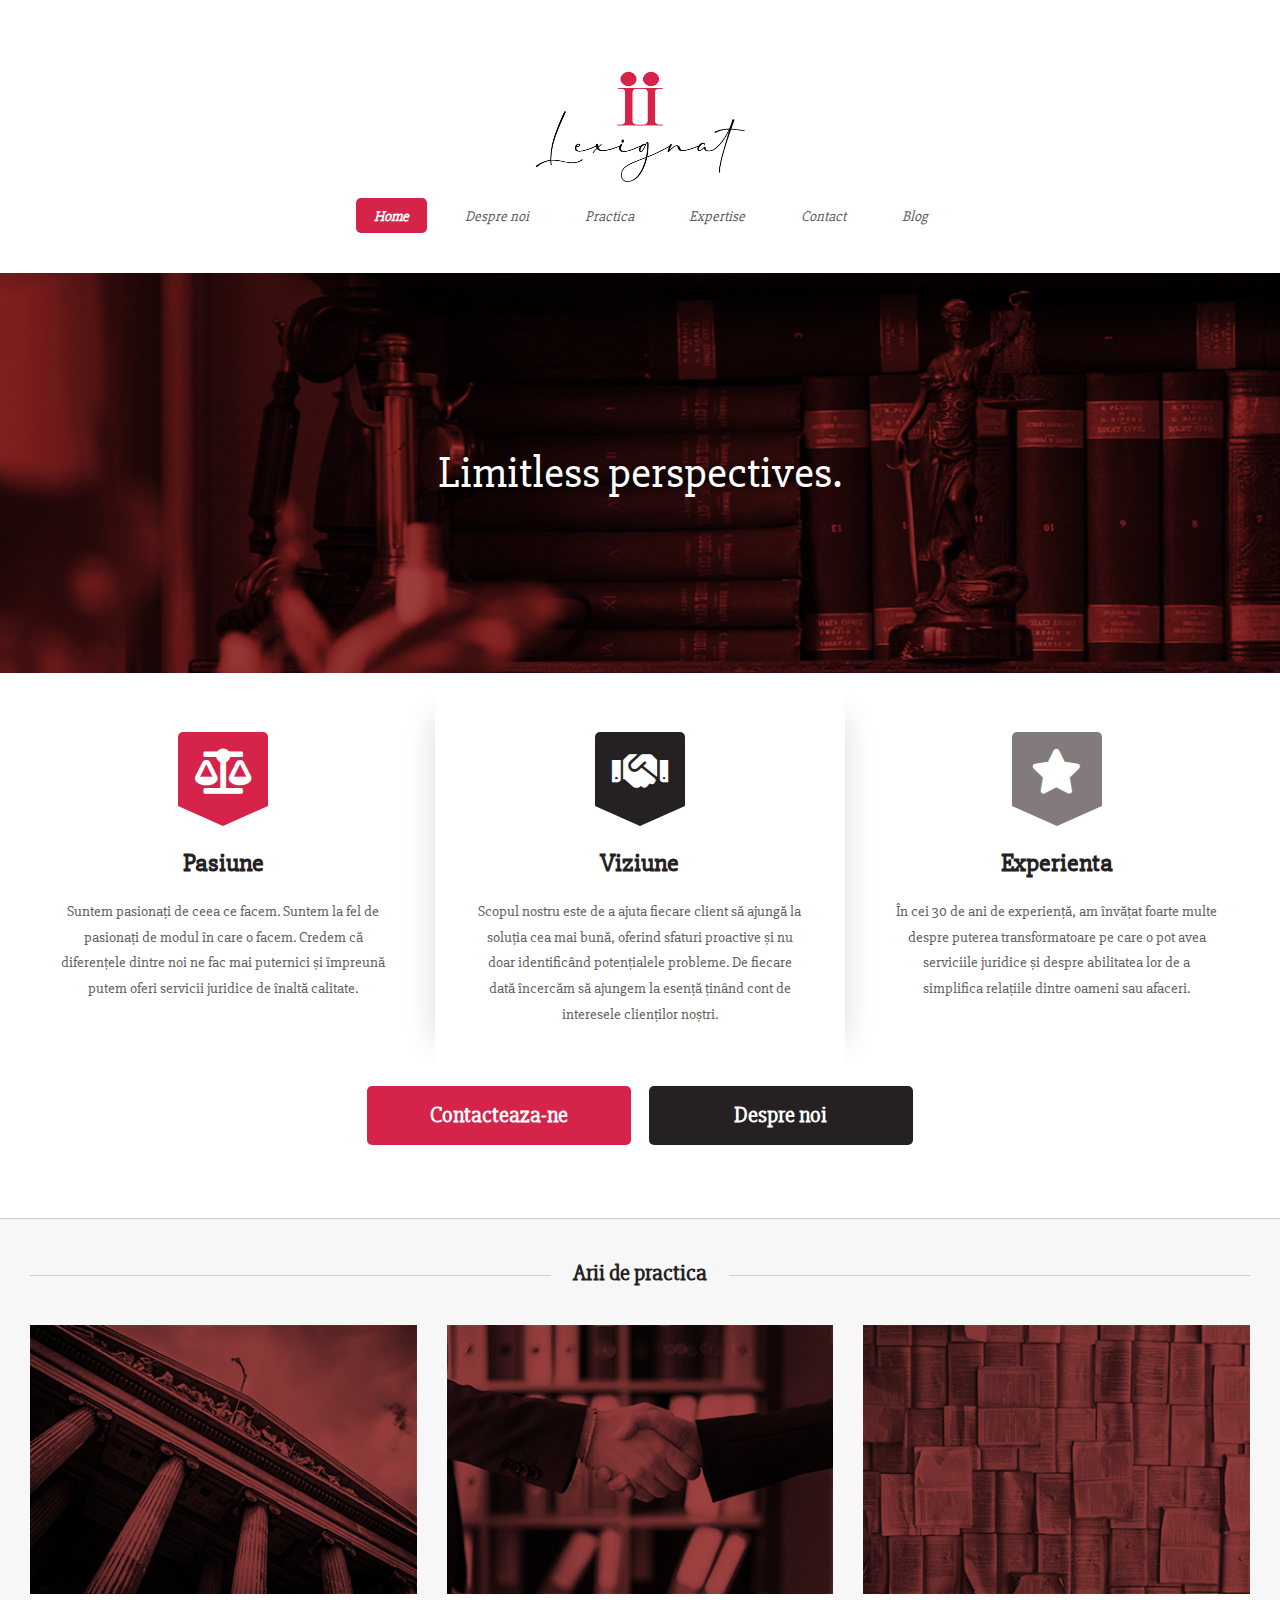
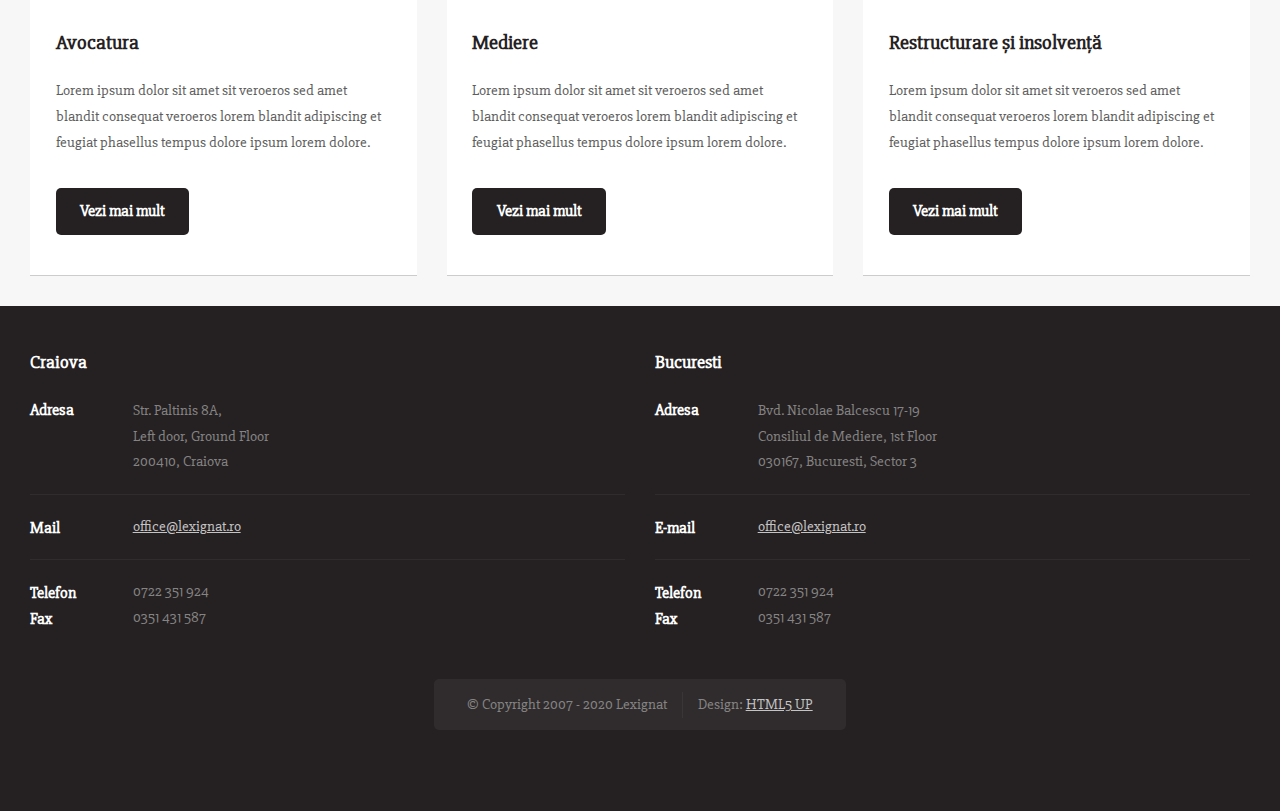
==== commit a64b5894: "update" ====
--- a/index.html
+++ b/index.html
@@ -1,244 +1,257 @@
-	<!DOCTYPE HTML>
-<!--
-	Dopetrope by HTML5 UP
-	html5up.net | @ajlkn
-	Free for personal and commercial use under the CCA 3.0 license (html5up.net/license)
--->
-<html>
-	<head>
-		<title>Lexignat - Ignat & Ignat Group</title>
-		<meta charset="utf-8" />
-		<meta name="viewport" content="width=device-width, initial-scale=1, user-scalable=no" />
-		<link rel="stylesheet" href="assets/css/main.css" />
-	</head>
-	<body class="homepage is-preload">
-		<div id="page-wrapper">
-
-			<!-- Header -->
-				<section id="header">
-
-					<!-- Logo -->
-
-					<h1><a href="index.html"><img border="0" alt="LEXIGNAT" src="sss.png" height="130"></a></h1> 
-							
-					<!-- Nav -->
-						<nav id="nav">
-							<ul>
-								<li class="current"><a href="index.html">Home</a></li>
-								<li><a href="despre-noi.html">Despre noi</a></li>
-								<li>
-									<a href="#arii">Practica</a>
-								</li>
-								<li><a href="left-sidebar.html">Expertise</a></li>
-								<li><a href="contact.html">Contact</a></li>
-								<li><a href="blog">Blog</a></li>
-							</ul>
-						</nav>
-
-						
-
-					<!-- Banner -->
-						<section id="banner">
-							<header>
-								<h2>Borders are a matter or perspective.</h2>
-							</header>
-						</section>
-
-					<!-- Intro -->
-						<section id="intro" class="container">
-							<div class="row">
-								<div class="col-4 col-12-medium">
-									<section class="first">
-										<i class="icon solid featured fa-balance-scale" style="font-size:10px;"></i>
-										<header>
-											<h2>Pasiune</h2>
-										</header>
-										<p>Suntem pasionați de ceea ce facem. Suntem la fel de pasionați de modul în care o facem. Credem că diferențele dintre noi ne fac mai puternici și împreună putem oferi servicii juridice de înaltă calitate. 
-										</p>
-									</section>
-								</div>
-								<div class="col-4 col-12-medium">
-									<section class="middle">
-										<i class="icon solid featured alt fa-handshake" style="font-size:10px;"></i>
-										<header>
-											<h2>Viziune</h2>
-										</header>
-										<p>Scopul nostru este de a ajuta fiecare client să ajungă la soluția cea mai bună, oferind sfaturi proactive și nu doar identificând potențialele probleme. De fiecare dată încercăm să ajungem la esență ținând cont de interesele clienților noștri.</p>
-									</section>
-								</div>
-								<div class="col-4 col-12-medium">
-									<section class="last">
-										<i class="icon solid featured alt2 fa-star" style="font-size:10px;"></i>
-										<header>
-											<h2>Experienta</h2>
-										</header>
-										<p>În cei 30 de ani de experiență, am învățat foarte multe despre puterea transformatoare pe care o pot avea serviciile juridice și despre abilitatea lor de a simplifica relațiile dintre oameni sau afaceri.</section>
-								</div>
-							</div>
-							<footer>
-								<ul class="actions">
-									<li><a href="contact.html" class="button large">Contacteaza-ne</a></li>
-									<li><a href="despre-noi.html" class="button alt large">Despre noi</a></li>
-								</ul>
-							</footer>
-						</section>
-
-				</section>
-
-			<!-- Main -->
-				<section id="main">
-					<div class="container">
-						<div class="row">
-							<div class="col-12">
-
-								<!-- Portfolio -->
-								<div id="arii">
-									<section>
-										<header class="major">
-											<h2>Arii de practica</h2>
-										</header>
-										
-										<div class="row">
-											<div class="col-4 col-6-medium col-12-small">
-												<section class="box">
-													<a href="#" class="image featured"><img src="images/avocatura.jpg" alt="" /></a>
-													<header>
-														<h3>Avocatura</h3>
-													</header>
-														<p>Lorem ipsum dolor sit amet sit veroeros sed amet blandit consequat veroeros lorem blandit adipiscing et feugiat phasellus tempus dolore ipsum lorem dolore.</p>
-													
-													<footer>
-														<ul class="actions">
-															<li><a href="#" class="button alt">Vezi mai mult</a></li>
-														</ul>
-													</footer>
-													
-												</section>
-											</div>
-											<div class="col-4 col-6-medium col-12-small">
-												<section class="box">
-													<a href="#" class="image featured"><img src="images/mediere.jpg" alt="" /></a>
-													<header>
-														<h3>Mediere</h3>
-													</header>
-													<p>Lorem ipsum dolor sit amet sit veroeros sed amet blandit consequat veroeros lorem blandit adipiscing et feugiat phasellus tempus dolore ipsum lorem dolore.</p>
-
-													<footer>
-														<ul class="actions">
-															<li><a href="#" class="button alt">Vezi mai mult</a></li>
-														</ul>
-													</footer>
-												</section>
-											</div>
-											<div class="col-4 col-6-medium col-12-small">
-												<section class="box">
-													<a href="#" class="image featured"><img src="images/insolventa.jpg" alt="" /></a>
-													<header>
-														<h3>
-															Restructurare și insolvență</h3>
-													</header>
-													<p>Cum incidența reorganizării judiciare și a falimentului este relativ ridicată printre societățile românești, practica de insolvență a Pârgaru, Soare și Asociații este bazată pe implicare în unele dintre cele mai mari astfel de proceduri din România. Înțelegerea mediului de afaceri local și internațional ne oferă capacități ridicate în ghidarea companiilor spre atingerea obiectivelor lor atunci când sunt…</p>
-													<footer>
-														<ul class="actions">
-															<li><a href="#" class="button alt">Vezi mai mult</a></li>
-														</ul>
-													</footer>
-												</section>
-											</div>
-										</div>
-									</div>
-									</section>
-
-							</div>
-							<div class="col-12">
-							</div>
-						</div>
-					</div>
-				</section>
-
-			<!-- Footer -->
-				<section id="footer">
-					<div class="container">
-						<div class="row">
-							<div class="col-6 col-12-medium">
-								<section>
-									<header>
-										<h2>Craiova</h2>
-									</header>
-									
-										<ul class="contact">
-										<li>
-											<h3>Adresa</h3>
-											<p>
-												Str. Paltinis 8A, <br>
-												Left door, Ground Floor <br>
-												200410, Craiova <br>
-											</p>
-										</li>
-										<li>
-											<h3>Mail</h3>
-											<p><a href="mailto:office@lexignat.ro">office@lexignat.ro</a></p>
-										</li>
-										<li>
-											<h3>Telefon</h3>
-											<p>07salutare</p>
-										</li>
-									</ul>
-									
-								</section>
-							</div>
-							<div class="col-6 col-12-medium">
-								<section>
-									<header>
-										<h2>Bucuresti</h2>
-									</header>
-									
-									<ul class="contact">
-										<li>
-											<h3>Adresa</h3>
-											<p>
-												Bvd. Nicolae Balcescu 17-19 <br>
-												Consiliul de Mediere, 1st Floor <br>
-												030167, Bucuresti, Sector 3 <br>
-											</p>
-										</li>
-										<li>
-											<h3>E-mail</h3>
-											<p><a href="mailto:office@lexignat.ro">office@lexignat.ro</a></p>
-										</li>
-										<li>
-											<h3>Telefon<br></h3>
-											<p>0722 351 924 <br>
-												0351 431 587
-											</p>
-										</li>
-									</ul>
-									
-								</section>
-							</div>
-							<div class="col-12">
-
-								<!-- Copyright -->
-									<div id="copyright">
-										<ul class="links">
-											<li>&copy; Copyright 2007 - 2020 Lexignat</li><li>Design: <a href="http://html5up.net">HTML5 UP</a></li>
-										</ul>
-									</div>
-
-							</div>
-						</div>
-					</div>
-				</section>
-
-		</div>
-
-		<!-- Scripts -->
-			<script src="assets/js/jquery.min.js"></script>
-			<script src="assets/js/jquery.dropotron.min.js"></script>
-			<script src="assets/js/browser.min.js"></script>
-			<script src="assets/js/breakpoints.min.js"></script>
-			<script src="assets/js/util.js"></script>
-			<script src="assets/js/main.js"></script>
-
-	</body>
+	<!DOCTYPE HTML>
+<!--
+	Dopetrope by HTML5 UP
+	html5up.net | @ajlkn
+	Free for personal and commercial use under the CCA 3.0 license (html5up.net/license)
+-->
+<html>
+	<head>
+		<title>Lexignat - Ignat & Ignat Group</title>
+		<meta charset="utf-8" />
+		<meta name="viewport" content="width=device-width, initial-scale=1, user-scalable=no" />
+		<link rel="stylesheet" href="assets/css/main.css" />
+		<meta name="viewport" content="width=device-width, initial-scale=1, user-scalable=no" />
+		<link rel="apple-touch-icon" sizes="180x180" href="favicon/apple-touch-icon.png">
+		<link rel="icon" type="image/png" sizes="32x32" href="favicon/favicon-32x32.png">
+		<link rel="icon" type="image/png" sizes="16x16" href="favicon/favicon-16x16.png">
+		<link rel="manifest" href="favicon/site.webmanifest">
+		<link rel="mask-icon" href="favicon/safari-pinned-tab.svg" color="#dd4c4e">
+		<meta name="msapplication-TileColor" content="#da532c">
+		<meta name="theme-color" content="#ffffff">
+	</head>
+	<body class="homepage is-preload">
+		<div id="page-wrapper">
+
+			<!-- Header -->
+				<section id="header">
+					
+					<!-- Logo -->
+
+					<h1><a href="index.html"><img border="0" alt="LEXIGNAT" src="images/logo.png" height="130"></a></h1> 
+							
+					<!-- Nav -->
+						<nav id="nav">
+							<ul>
+								<li class="current"><a href="index.html">Home</a></li>
+								<li><a href="despre-noi.html">Despre noi</a></li>
+								<li>
+									<a href="#arii">Practica</a>
+								</li>
+								<li><a href="left-sidebar.html">Expertise</a></li>
+								<li><a href="contact.html">Contact</a></li>
+								<li><a href="blog">Blog</a></li>
+							</ul>
+						</nav>
+
+						
+
+					<!-- Banner -->
+						<section id="banner">
+							<header>
+								<h2 style="font-size:45px">Limitless perspectives.</h2>
+							</header>
+						</section>
+
+					<!-- Intro -->
+						<section id="intro" class="container">
+							<div class="row">
+								<div class="col-4 col-12-medium">
+									<section class="first">
+										<i class="icon solid featured fa-balance-scale" style="font-size:10px;"></i>
+										<header>
+											<h2>Pasiune</h2>
+										</header>
+										<p>Suntem pasionați de ceea ce facem. Suntem la fel de pasionați de modul în care o facem. Credem că diferențele dintre noi ne fac mai puternici și împreună putem oferi servicii juridice de înaltă calitate. 
+										</p>
+									</section>
+								</div>
+								<div class="col-4 col-12-medium">
+									<section class="middle">
+										<i class="icon solid featured alt fa-handshake" style="font-size:10px;"></i>
+										<header>
+											<h2>Viziune</h2>
+										</header>
+										<p>Scopul nostru este de a ajuta fiecare client să ajungă la soluția cea mai bună, oferind sfaturi proactive și nu doar identificând potențialele probleme. De fiecare dată încercăm să ajungem la esență ținând cont de interesele clienților noștri.</p>
+									</section>
+								</div>
+								<div class="col-4 col-12-medium">
+									<section class="last">
+										<i class="icon solid featured alt2 fa-star" style="font-size:10px;"></i>
+										<header>
+											<h2>Experienta</h2>
+										</header>
+										<p>În cei 30 de ani de experiență, am învățat foarte multe despre puterea transformatoare pe care o pot avea serviciile juridice și despre abilitatea lor de a simplifica relațiile dintre oameni sau afaceri.</section>
+								</div>
+							</div>
+							<footer>
+								<ul class="actions">
+									<li><a href="contact.html" class="button large">Contacteaza-ne</a></li>
+									<li><a href="despre-noi.html" class="button alt large">Despre noi</a></li>
+								</ul>
+							</footer>
+						</section>
+
+				</section>
+
+			<!-- Main -->
+				<section id="main">
+					<div class="container">
+						<div class="row">
+							<div class="col-12">
+
+								<!-- Portfolio -->
+								<div id="arii">
+									<section>
+										<header class="major">
+											<h2>Arii de practica</h2>
+										</header>
+										
+										<div class="row">
+											<div class="col-4 col-6-medium col-12-small">
+												<section class="box">
+													<a href="#" class="image featured"><img src="images/avocatura.jpg" alt="" /></a>
+													<header>
+														<h3>Avocatura</h3>
+													</header>
+														<p>Lorem ipsum dolor sit amet sit veroeros sed amet blandit consequat veroeros lorem blandit adipiscing et feugiat phasellus tempus dolore ipsum lorem dolore.</p>
+													
+													<footer>
+														<ul class="actions">
+															<li><a href="#" class="button alt">Vezi mai mult</a></li>
+														</ul>
+													</footer>
+													
+												</section>
+											</div>
+											<div class="col-4 col-6-medium col-12-small">
+												<section class="box">
+													<a href="#" class="image featured"><img src="images/mediere.jpg" alt="" /></a>
+													<header>
+														<h3>Mediere</h3>
+													</header>
+													<p>Lorem ipsum dolor sit amet sit veroeros sed amet blandit consequat veroeros lorem blandit adipiscing et feugiat phasellus tempus dolore ipsum lorem dolore.</p>
+
+													<footer>
+														<ul class="actions">
+															<li><a href="#" class="button alt">Vezi mai mult</a></li>
+														</ul>
+													</footer>
+												</section>
+											</div>
+											<div class="col-4 col-6-medium col-12-small">
+												<section class="box">
+													<a href="#" class="image featured"><img src="images/insolventa.jpg" alt="" /></a>
+													<header>
+														<h3>
+															Restructurare și insolvență</h3>
+													</header>
+													<p>Lorem ipsum dolor sit amet sit veroeros sed amet blandit consequat veroeros lorem blandit adipiscing et feugiat phasellus tempus dolore ipsum lorem dolore.</p>
+													<footer>
+														<ul class="actions">
+															<li><a href="#" class="button alt">Vezi mai mult</a></li>
+														</ul>
+													</footer>
+												</section>
+											</div>
+										</div>
+									</div>
+									</section>
+
+							</div>
+							<div class="col-12">
+							</div>
+						</div>
+					</div>
+				</section>
+
+			<!-- Footer -->
+				<section id="footer">
+					<div class="container">
+						<div class="row">
+							<div class="col-6 col-12-medium">
+								<section>
+									<header>
+										<h2>Craiova</h2>
+									</header>
+									
+										<ul class="contact">
+										<li>
+											<h3>Adresa</h3>
+											<p>
+												Str. Paltinis 8A, <br>
+												Left door, Ground Floor <br>
+												200410, Craiova <br>
+											</p>
+										</li>
+										<li>
+											<h3>Mail</h3>
+											<p><a href="mailto:office@lexignat.ro">office@lexignat.ro</a></p>
+										</li>
+										<li>
+											<h3>Telefon<br>
+												Fax
+											</h3>
+											<p>0722 351 924 <br>
+												0351 431 587
+											</p>
+										</li>
+									</ul>
+									
+								</section>
+							</div>
+							<div class="col-6 col-12-medium">
+								<section>
+									<header>
+										<h2>Bucuresti</h2>
+									</header>
+									
+									<ul class="contact">
+										<li>
+											<h3>Adresa</h3>
+											<p>
+												Bvd. Nicolae Balcescu 17-19 <br>
+												Consiliul de Mediere, 1st Floor <br>
+												030167, Bucuresti, Sector 3 <br>
+											</p>
+										</li>
+										<li>
+											<h3>E-mail</h3>
+											<p><a href="mailto:office@lexignat.ro">office@lexignat.ro</a></p>
+										</li>
+										<li>
+											<h3>Telefon<br>
+											Fax</h3>
+											<p>0722 351 924 <br>
+												0351 431 587
+											</p>
+										</li>
+									</ul>
+									
+								</section>
+							</div>
+							<div class="col-12">
+
+								<!-- Copyright -->
+									<div id="copyright">
+										<ul class="links">
+											<li>&copy; Copyright 2007 - 2020 Lexignat</li><li>Design: <a href="http://html5up.net">HTML5 UP</a></li>
+										</ul>
+									</div>
+
+							</div>
+						</div>
+					</div>
+				</section>
+
+		</div>
+
+		<!-- Scripts -->
+			<script src="assets/js/jquery.min.js"></script>
+			<script src="assets/js/jquery.dropotron.min.js"></script>
+			<script src="assets/js/browser.min.js"></script>
+			<script src="assets/js/breakpoints.min.js"></script>
+			<script src="assets/js/util.js"></script>
+			<script src="assets/js/main.js"></script>
+
+	</body>
 </html>--- a/assets/css/main.css
+++ b/assets/css/main.css
@@ -29,6 +29,20 @@
 article, aside, details, figcaption, figure,
 footer, header, hgroup, menu, nav, section {
 	display: block;}
+
+	.map-responsive{
+		overflow:hidden;
+		padding-bottom:56.25%;
+		position:relative;
+		height:0;
+	}
+	.map-responsive iframe{
+		left:0;
+		top:0;
+		height:100%;
+		width:100%;
+		position:absolute;
+	}
 
 body {
 	line-height: 1;
@@ -2195,20 +2209,24 @@
 
 		#banner header {
 			background-color: rgba(255, 255, 255, 0);
-			display: inline-block;
 			padding: 2.5em 3em;
-			border-radius: 5px;
 		}
 
 			#banner header h2 {
 				color: #fff;
 				font-weight: 500;
 				font-size: 3em;
-				margin: 3em 0 0.65em 0;
+				margin: 0 0em 0.65em 0;
+				text-align: center;
+				position: absolute;
+				top: 50%;
+				left: 50%;
+				line-height: 50px;
+				transform: translate(-50%, -50%);
 			}
 
 			#banner header p {
-				color: #d52349;
+				color: #fff;
 				font-weight: 300;
 				padding: 0;
 				font-style: normal;
